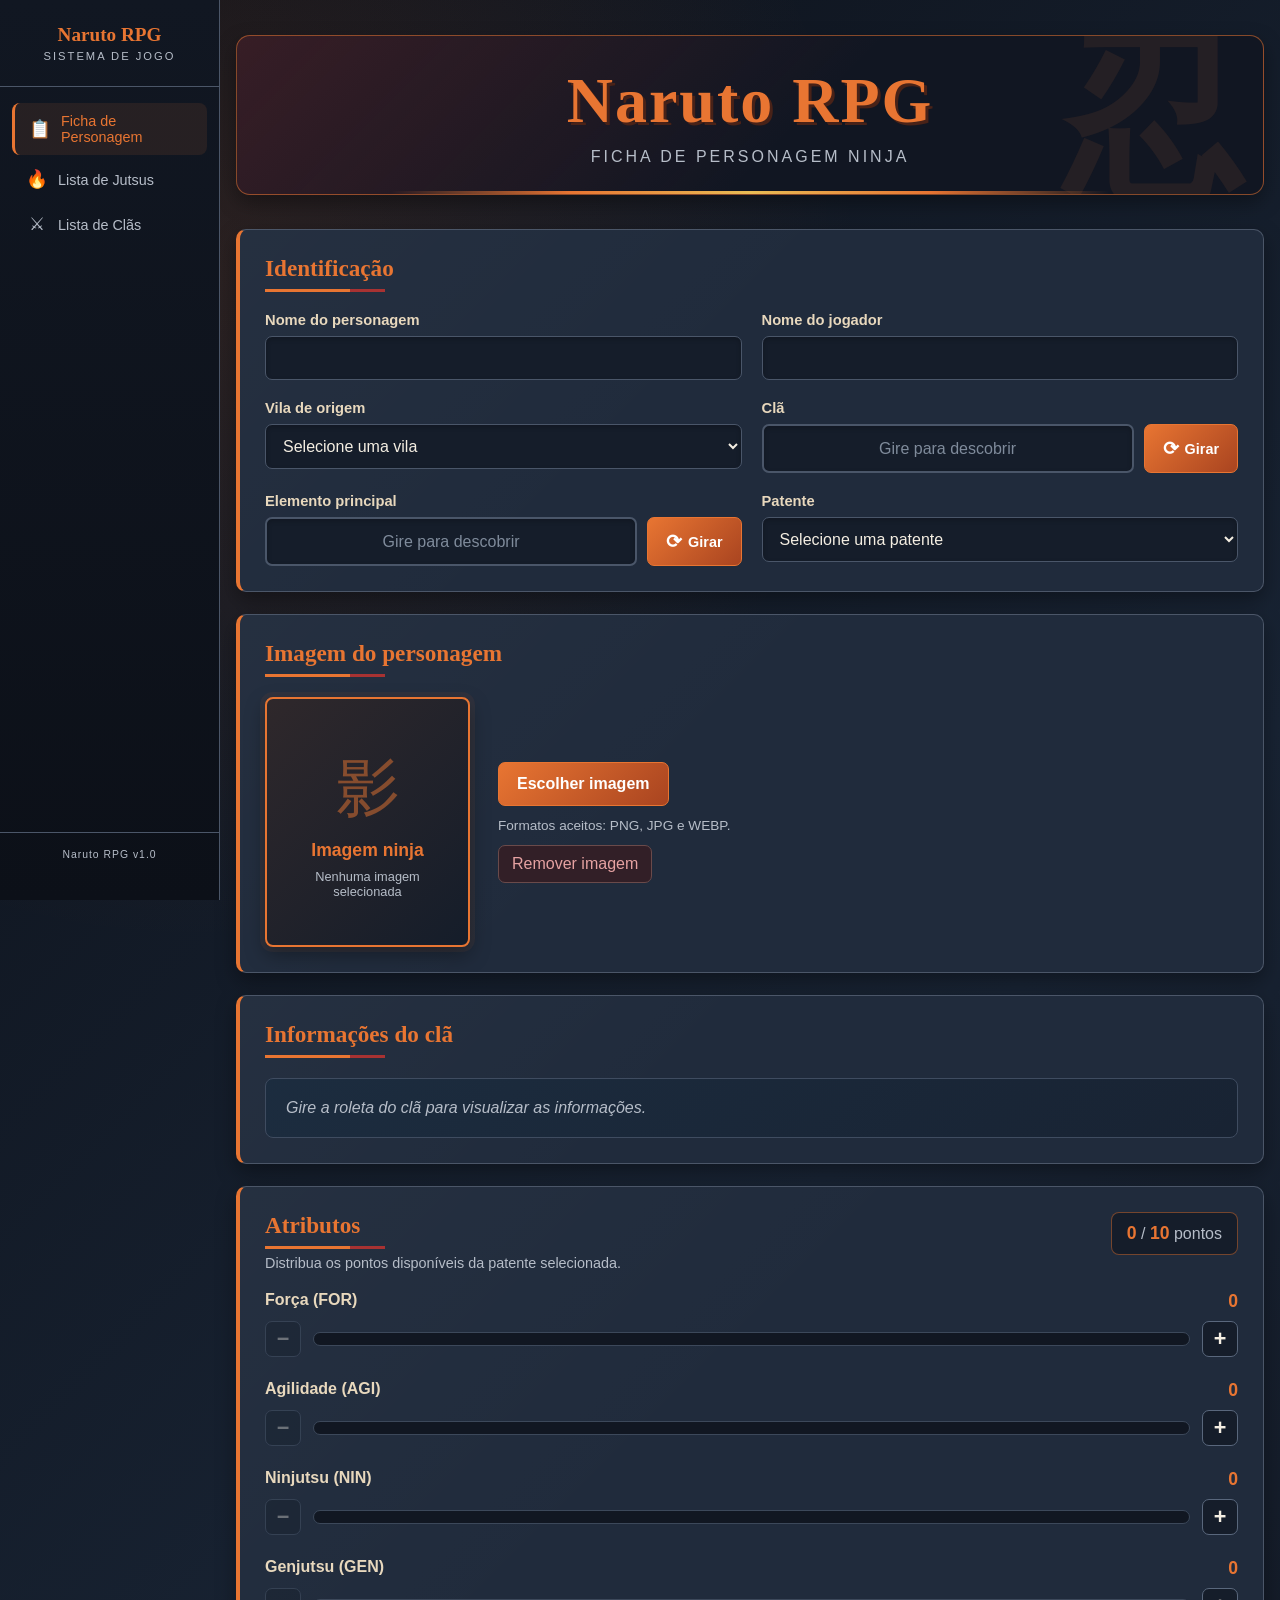
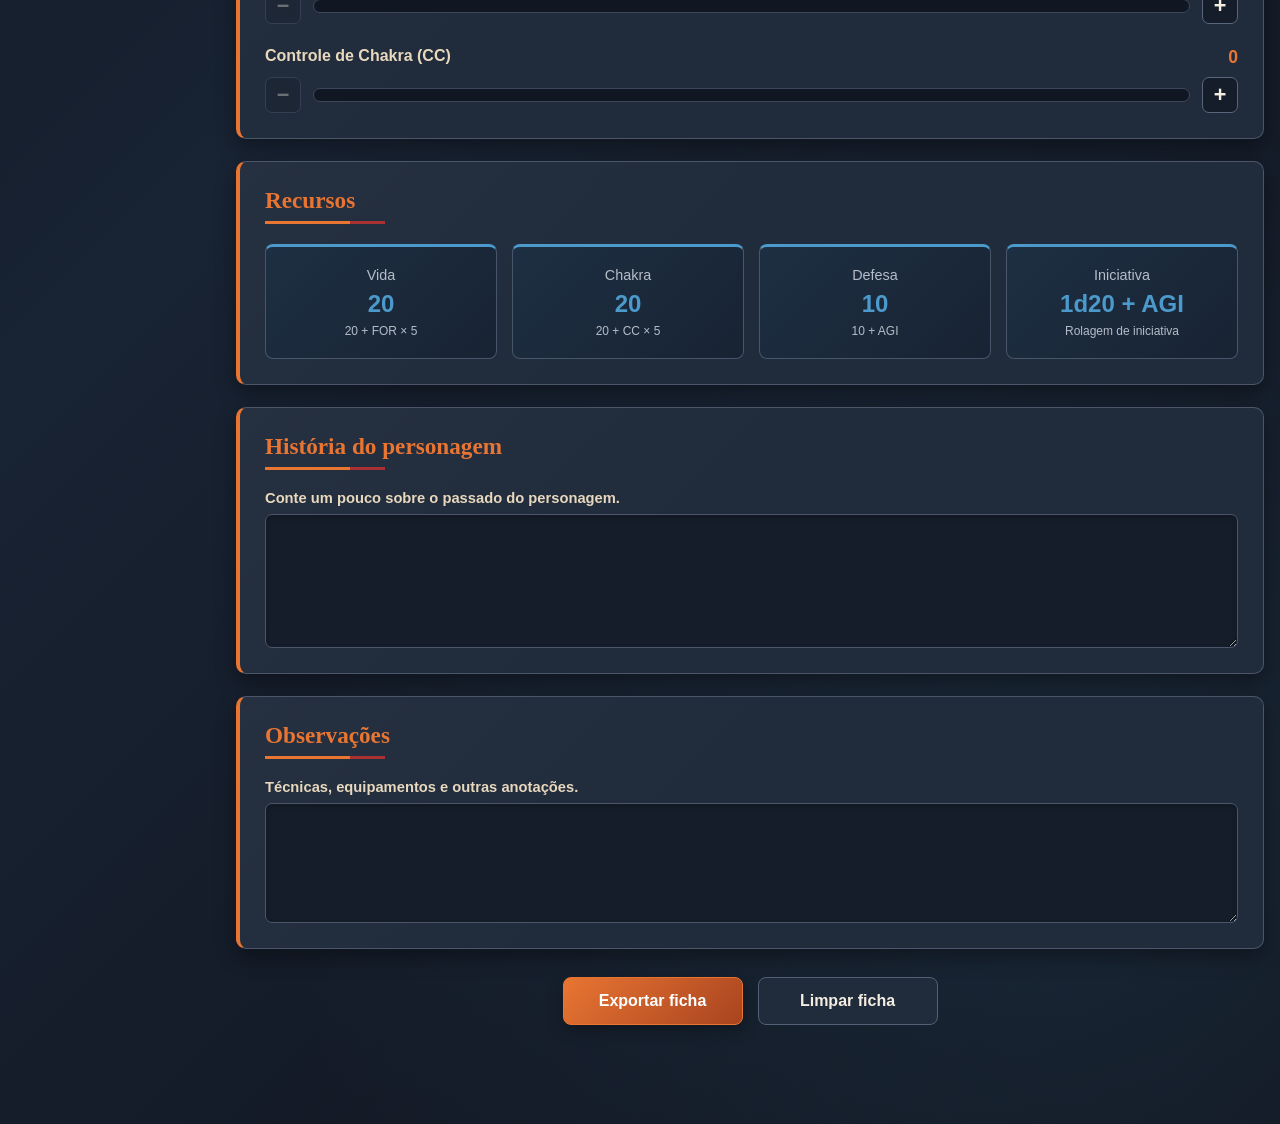
==== index.html @ b1b4352f "Add files via upload" ====
<!DOCTYPE html>
<html lang="pt-BR">
<head>
  <meta charset="UTF-8">
  <meta name="viewport" content="width=device-width, initial-scale=1.0">

  <title>Naruto RPG - Ficha de Personagem</title>

  <link rel="stylesheet" href="style.css">
</head>

<body>
  <div class="app-layout">
    <aside class="sidebar">
      <div class="sidebar-logo">
        <h2>Naruto RPG</h2>
        <p>Sistema de Jogo</p>
      </div>
      <nav class="sidebar-nav">
        <a href="index.html" class="active">
          <span class="nav-icon">&#x1F4CB;</span> Ficha de Personagem
        </a>
        <a href="jutsus.html">
          <span class="nav-icon">&#x1F525;</span> Lista de Jutsus
        </a>
        <a href="clans.html">
          <span class="nav-icon">&#x2694;</span> Lista de Clãs
        </a>
      </nav>
      <div class="sidebar-footer">
        Naruto RPG v1.0
      </div>
    </aside>

    <div class="main-content">
      <main class="container">

        <header class="page-header">
          <h1>Naruto RPG</h1>
          <p>Ficha de personagem ninja</p>
        </header>

    <form id="character-form">

      <section class="card">
        <h2>Identificação</h2>

        <div class="form-grid">

          <div class="form-group">
            <label for="character-name">Nome do personagem</label>
            <input
              type="text"
              id="character-name"
              required
            >
          </div>

          <div class="form-group">
            <label for="player-name">Nome do jogador</label>
            <input
              type="text"
              id="player-name"
              required
            >
          </div>

          <div class="form-group">
            <label for="village">Vila de origem</label>
            <select id="village" required>
              <option value="">Selecione uma vila</option>
              <option value="Konoha">Konohagakure</option>
              <option value="Kazesuna">Sunagakure</option>
              <option value="Kiri">Kirigakure</option>
              <option value="Kumo">Kumogakure</option>
              <option value="Iwa">Iwagakure</option>
            </select>
          </div>

          <div class="form-group">
            <label>Clã</label>
            <div class="roulette-container">
              <div id="clan-display" class="roulette-display">
                <span class="roulette-placeholder">Gire para descobrir</span>
              </div>
              <input type="hidden" id="clan" required>
              <button type="button" id="spin-clan" class="spin-button">
                <span class="spin-icon">&#x27F3;</span> Girar
              </button>
            </div>
          </div>

          <div class="form-group">
            <label>Elemento principal</label>
            <div class="roulette-container">
              <div id="element-display" class="roulette-display">
                <span class="roulette-placeholder">Gire para descobrir</span>
              </div>
              <input type="hidden" id="element" required>
              <button type="button" id="spin-element" class="spin-button">
                <span class="spin-icon">&#x27F3;</span> Girar
              </button>
            </div>
          </div>

          <div id="kekkei-section" class="form-group hidden">
            <label>Elemento secundário</label>
            <div class="roulette-container">
              <div id="element2-display" class="roulette-display">
                <span class="roulette-placeholder">Gire para descobrir</span>
              </div>
              <input type="hidden" id="element2" name="element2">
              <button type="button" id="spin-element2" class="spin-button">
                <span class="spin-icon">&#x27F3;</span> Girar
              </button>
            </div>
            <div id="kekkei-result" class="kekkei-result hidden">
              <strong>Kekkei Genkai:</strong> <span id="kekkei-name"></span>
            </div>
          </div>

          <div class="form-group">
            <label for="rank">Patente</label>
            <select id="rank" required>
              <option value="">Selecione uma patente</option>
              <option value="Genin">Genin</option>
              <option value="Chūnin">Chūnin</option>
              <option value="Jōnin">Jōnin</option>
            </select>
          </div>

        </div>
      </section>

      <section class="card">
        <h2>Imagem do personagem</h2>

        <div class="image-upload">

          <div class="image-preview-container">
            <img
              id="character-image-preview"
              class="character-image-preview hidden"
              alt="Imagem do personagem"
            >

            <div id="image-placeholder" class="image-placeholder">
              <span>Imagem ninja</span>
              <small>Nenhuma imagem selecionada</small>
            </div>
          </div>

          <div class="image-controls">
            <label for="character-image" class="upload-label">
              Escolher imagem
            </label>

            <input
              type="file"
              id="character-image"
              accept="image/png, image/jpeg, image/webp"
            >

            <p class="upload-help">
              Formatos aceitos: PNG, JPG e WEBP.
            </p>

            <button
              type="button"
              id="remove-image-button"
              class="small-button"
            >
              Remover imagem
            </button>
          </div>

        </div>
      </section>

      <section class="card">
        <h2>Informações do clã</h2>

        <div id="clan-info" class="clan-info empty">
          Gire a roleta do clã para visualizar as informações.
        </div>
      </section>

      <section class="card">

        <div class="section-heading">
          <div>
            <h2>Atributos</h2>
            <p>Distribua os pontos disponíveis da patente selecionada.</p>
          </div>

          <div class="points-counter">
            <span id="points-used">0</span>
            <span>/ <span id="points-total">10</span> pontos</span>
          </div>
        </div>

        <div class="attributes-list">

          <div class="attribute-row">
            <div class="attribute-header">
              <label>Força (FOR)</label>
              <span id="FOR-value">0</span>
            </div>

            <div class="attribute-controls">
              <button type="button" class="attribute-button decrease" data-attribute="FOR">−</button>

              <div class="attribute-bar">
                <div id="FOR-bar" class="attribute-bar-fill"></div>
              </div>

              <button type="button" class="attribute-button increase" data-attribute="FOR">+</button>
            </div>
          </div>

          <div class="attribute-row">
            <div class="attribute-header">
              <label>Agilidade (AGI)</label>
              <span id="AGI-value">0</span>
            </div>

            <div class="attribute-controls">
              <button type="button" class="attribute-button decrease" data-attribute="AGI">−</button>

              <div class="attribute-bar">
                <div id="AGI-bar" class="attribute-bar-fill"></div>
              </div>

              <button type="button" class="attribute-button increase" data-attribute="AGI">+</button>
            </div>
          </div>

          <div class="attribute-row">
            <div class="attribute-header">
              <label>Ninjutsu (NIN)</label>
              <span id="NIN-value">0</span>
            </div>

            <div class="attribute-controls">
              <button type="button" class="attribute-button decrease" data-attribute="NIN">−</button>

              <div class="attribute-bar">
                <div id="NIN-bar" class="attribute-bar-fill"></div>
              </div>

              <button type="button" class="attribute-button increase" data-attribute="NIN">+</button>
            </div>
          </div>

          <div class="attribute-row">
            <div class="attribute-header">
              <label>Genjutsu (GEN)</label>
              <span id="GEN-value">0</span>
            </div>

            <div class="attribute-controls">
              <button type="button" class="attribute-button decrease" data-attribute="GEN">−</button>

              <div class="attribute-bar">
                <div id="GEN-bar" class="attribute-bar-fill"></div>
              </div>

              <button type="button" class="attribute-button increase" data-attribute="GEN">+</button>
            </div>
          </div>

          <div class="attribute-row">
            <div class="attribute-header">
              <label>Controle de Chakra (CC)</label>
              <span id="CC-value">0</span>
            </div>

            <div class="attribute-controls">
              <button type="button" class="attribute-button decrease" data-attribute="CC">−</button>

              <div class="attribute-bar">
                <div id="CC-bar" class="attribute-bar-fill"></div>
              </div>

              <button type="button" class="attribute-button increase" data-attribute="CC">+</button>
            </div>
          </div>

        </div>
      </section>

      <section class="card">
        <h2>Recursos</h2>

        <div class="resources-grid">

          <div class="resource-box">
            <span class="resource-label">Vida</span>
            <strong id="health-value">20</strong>
            <small>20 + FOR × 5</small>
          </div>

          <div class="resource-box">
            <span class="resource-label">Chakra</span>
            <strong id="chakra-value">20</strong>
            <small>20 + CC × 5</small>
          </div>

          <div class="resource-box">
            <span class="resource-label">Defesa</span>
            <strong id="defense-value">10</strong>
            <small>10 + AGI</small>
          </div>

          <div class="resource-box">
            <span class="resource-label">Iniciativa</span>
            <strong>1d20 + AGI</strong>
            <small>Rolagem de iniciativa</small>
          </div>

        </div>
      </section>

      <section class="card">
        <h2>História do personagem</h2>

        <div class="form-group">
          <label for="background">
            Conte um pouco sobre o passado do personagem.
          </label>

          <textarea
            id="background"
            rows="6"
          ></textarea>
        </div>
      </section>

      <section class="card">
        <h2>Observações</h2>

        <div class="form-group">
          <label for="notes">
            Técnicas, equipamentos e outras anotações.
          </label>

          <textarea
            id="notes"
            rows="4"
          ></textarea>
        </div>
      </section>

      <div class="form-actions">
        <button type="submit" class="primary-button">
          Exportar ficha
        </button>

        <button type="button" id="reset-button" class="secondary-button">
          Limpar ficha
        </button>
      </div>

      <p id="form-message" class="form-message" role="status"></p>

    </form>
      </main>
    </div>
  </div>

  <script src="script.js"></script>
</body>
</html>
---- style.css ----
:root {
  --bg-dark: #0d111a;
  --bg-blue: #182333;
  --panel: #202b3c;
  --panel-light: #2a374b;
  --border: #4b5668;

  --orange: #e87532;
  --orange-dark: #a94420;
  --red: #a83232;
  --blue: #4b9acb;
  --yellow: #e9bd55;

  --text: #f4eee2;
  --muted: #b6bdc8;

  --radius: 10px;
  --shadow: 0 8px 20px rgba(0, 0, 0, 0.35);
}

* {
  box-sizing: border-box;
}

html {
  scroll-behavior: smooth;
}

body {
  min-height: 100vh;
  margin: 0;
  color: var(--text);
  font-family: "Trebuchet MS", Arial, Helvetica, sans-serif;

  background:
    radial-gradient(circle at 15% 10%, rgba(232, 117, 50, 0.13), transparent 25%),
    radial-gradient(circle at 85% 90%, rgba(75, 154, 203, 0.12), transparent 30%),
    linear-gradient(135deg, #0c1018, #182333 50%, #10131c);
}

body::before {
  content: "";
  position: fixed;
  inset: 0;
  pointer-events: none;
  opacity: 0.12;
  background-image:
    linear-gradient(45deg, rgba(255, 255, 255, 0.04) 25%, transparent 25%),
    linear-gradient(-45deg, rgba(255, 255, 255, 0.04) 25%, transparent 25%);
  background-size: 8px 8px;
  z-index: -1;
}

button,
input,
select,
textarea {
  font: inherit;
}

button:disabled {
  cursor: not-allowed;
  opacity: 0.35;
}

button {
  transition:
    background 0.2s ease,
    border-color 0.2s ease,
    color 0.2s ease,
    transform 0.2s ease;
}

button:not(:disabled):active {
  transform: translateY(1px);
}

.app-layout {
  display: flex;
  min-height: 100vh;
}

.sidebar {
  position: fixed;
  top: 0;
  left: 0;
  width: 220px;
  height: 100vh;
  background: linear-gradient(180deg, #111722, #0c1018);
  border-right: 1px solid var(--border);
  padding: 24px 0;
  display: flex;
  flex-direction: column;
  z-index: 100;
}

.sidebar-logo {
  text-align: center;
  padding: 0 16px 24px;
  border-bottom: 1px solid var(--border);
  margin-bottom: 16px;
}

.sidebar-logo h2 {
  margin: 0;
  font-size: 1.2rem;
  color: var(--orange);
  font-family: Georgia, "Times New Roman", serif;
}

.sidebar-logo p {
  margin: 4px 0 0;
  font-size: 0.7rem;
  color: var(--muted);
  text-transform: uppercase;
  letter-spacing: 2px;
}

.sidebar-nav {
  display: flex;
  flex-direction: column;
  gap: 4px;
  padding: 0 12px;
}

.sidebar-nav a {
  display: flex;
  align-items: center;
  gap: 10px;
  padding: 10px 14px;
  border-radius: 8px;
  color: var(--muted);
  text-decoration: none;
  font-size: 0.9rem;
  font-weight: 500;
  transition: all 0.2s ease;
}

.sidebar-nav a:hover {
  color: var(--text);
  background: rgba(255, 255, 255, 0.05);
}

.sidebar-nav a.active {
  color: var(--orange);
  background: rgba(232, 117, 50, 0.1);
  border-left: 3px solid var(--orange);
}

.sidebar-nav a .nav-icon {
  font-size: 1.1rem;
  width: 22px;
  text-align: center;
}

.sidebar-footer {
  margin-top: auto;
  padding: 16px;
  border-top: 1px solid var(--border);
  text-align: center;
  font-size: 0.65rem;
  color: var(--muted);
  letter-spacing: 1px;
}

.main-content {
  margin-left: 220px;
  flex: 1;
}

.container {
  width: min(100% - 32px, 1050px);
  margin: 0 auto;
  padding: 35px 0 60px;
}

/* Cabeçalho */

.page-header {
  position: relative;
  margin-bottom: 34px;
  padding: 28px 24px;
  overflow: hidden;
  border: 1px solid rgba(232, 117, 50, 0.55);
  border-radius: 14px;
  background:
    linear-gradient(135deg, rgba(168, 50, 50, 0.25), transparent 55%),
    rgba(17, 23, 34, 0.94);
  box-shadow: var(--shadow);
  text-align: center;
}

.page-header::before {
  content: "忍";
  position: absolute;
  top: -38px;
  right: 20px;
  color: rgba(232, 117, 50, 0.09);
  font-family: serif;
  font-size: 180px;
  font-weight: bold;
  pointer-events: none;
}

.page-header::after {
  content: "";
  position: absolute;
  bottom: 0;
  left: 15%;
  width: 70%;
  height: 3px;
  background: linear-gradient(
    90deg,
    transparent,
    var(--orange),
    var(--yellow),
    var(--orange),
    transparent
  );
}

.page-header h1 {
  position: relative;
  z-index: 1;
  margin: 0;
  color: var(--orange);
  font-family: Georgia, "Times New Roman", serif;
  font-size: clamp(2.2rem, 6vw, 4rem);
  letter-spacing: 2px;
  text-shadow: 3px 3px 0 #482218;
}

.page-header p {
  position: relative;
  z-index: 1;
  margin: 10px 0 0;
  color: var(--muted);
  font-size: 1rem;
  letter-spacing: 3px;
  text-transform: uppercase;
}

/* Cartões */

.card {
  position: relative;
  margin-bottom: 22px;
  padding: 25px;
  overflow: hidden;
  border: 1px solid var(--border);
  border-left: 4px solid var(--orange);
  border-radius: var(--radius);
  background:
    linear-gradient(135deg, rgba(255, 255, 255, 0.025), transparent 45%),
    var(--panel);
  box-shadow: var(--shadow);
}

.card h2 {
  position: relative;
  margin: 0 0 20px;
  padding-bottom: 10px;
  color: var(--orange);
  font-family: Georgia, "Times New Roman", serif;
  font-size: 1.45rem;
}

.card h2::after {
  content: "";
  position: absolute;
  bottom: 0;
  left: 0;
  width: 85px;
  height: 3px;
  background: var(--orange);
  box-shadow: 35px 0 0 var(--red);
}

.section-heading {
  display: flex;
  align-items: flex-start;
  justify-content: space-between;
  gap: 18px;
  margin-bottom: 20px;
}

.section-heading h2 {
  margin-bottom: 6px;
}

.section-heading p {
  margin: 0;
  color: var(--muted);
  font-size: 0.9rem;
}

/* Formulários */

.form-grid {
  display: grid;
  grid-template-columns: repeat(2, minmax(0, 1fr));
  gap: 20px;
}

.form-group {
  display: flex;
  flex-direction: column;
  gap: 8px;
}

.form-group label {
  color: #e8d8bd;
  font-size: 0.92rem;
  font-weight: bold;
}

input,
select,
textarea {
  width: 100%;
  border: 1px solid #4a5669;
  border-radius: 7px;
  padding: 12px 13px;
  outline: none;
  color: var(--text);
  background: #151d2a;
  box-shadow: inset 0 2px 5px rgba(0, 0, 0, 0.2);
}

input:focus,
select:focus,
textarea:focus {
  border-color: var(--orange);
  background: #1b2637;
  box-shadow:
    0 0 0 3px rgba(232, 117, 50, 0.14),
    inset 0 2px 5px rgba(0, 0, 0, 0.2);
}

textarea {
  min-height: 120px;
  resize: vertical;
}

/* Roleta */

.roulette-container {
  display: flex;
  gap: 10px;
  align-items: stretch;
}

.roulette-display {
  flex: 1;
  display: flex;
  align-items: center;
  justify-content: center;
  min-height: 48px;
  padding: 12px 14px;
  border: 2px solid #4a5669;
  border-radius: 7px;
  background: #151d2a;
  box-shadow: inset 0 2px 5px rgba(0, 0, 0, 0.2);
  color: var(--orange);
  font-weight: bold;
  font-size: 1rem;
  text-align: center;
  transition: all 0.3s ease;
}

.roulette-display.spinning {
  border-color: var(--yellow);
  box-shadow: 0 0 15px rgba(233, 189, 85, 0.3);
}

.roulette-display.result {
  border-color: var(--orange);
  background: linear-gradient(135deg, rgba(232, 117, 50, 0.1), #151d2a);
}

.roulette-placeholder {
  color: #7f8b9b;
  font-weight: normal;
}

.spin-button {
  display: inline-flex;
  align-items: center;
  gap: 6px;
  padding: 12px 18px;
  border: 1px solid var(--orange);
  border-radius: 7px;
  background: linear-gradient(135deg, var(--orange), var(--orange-dark));
  color: white;
  font-weight: bold;
  font-size: 0.9rem;
  cursor: pointer;
  white-space: nowrap;
  transition: all 0.2s ease;
}

.spin-button:hover {
  background: linear-gradient(135deg, #f18b48, var(--orange));
  transform: translateY(-1px);
  box-shadow: 0 4px 12px rgba(232, 117, 50, 0.4);
}

.spin-button:active {
  transform: translateY(0);
}

.spin-button:disabled {
  opacity: 0.5;
  cursor: not-allowed;
  transform: none;
  box-shadow: none;
}

.spin-icon {
  display: inline-block;
  font-size: 1.2rem;
  transition: transform 0.3s ease;
}

.spin-button:active .spin-icon {
  transform: rotate(180deg);
}

@keyframes spinCycle {
  0% { transform: translateY(0); opacity: 1; }
  25% { transform: translateY(-8px); opacity: 0.5; }
  50% { transform: translateY(0); opacity: 1; }
  75% { transform: translateY(8px); opacity: 0.5; }
  100% { transform: translateY(0); opacity: 1; }
}

.roulette-display.spinning .roulette-text {
  animation: spinCycle 0.15s linear infinite;
}

.kekkei-description {
  color: var(--muted);
  font-size: 0.9rem;
  margin-bottom: 16px;
  line-height: 1.5;
}

.kekkei-result {
  margin-top: 16px;
  padding: 12px 16px;
  background: rgba(232, 117, 50, 0.15);
  border-left: 4px solid var(--orange);
  border-radius: 8px;
  font-size: 15px;
  color: var(--orange);
}

.kekkei-result strong {
  color: var(--orange);
}

.kekkei-result span {
  font-weight: 700;
  color: var(--yellow);
}

.hidden {
  display: none !important;
}

/* Imagem */

.image-upload {
  display: flex;
  align-items: center;
  gap: 28px;
}

.image-preview-container {
  display: flex;
  align-items: center;
  justify-content: center;
  width: 205px;
  height: 250px;
  flex-shrink: 0;
  overflow: hidden;
  border: 2px solid var(--orange);
  border-radius: 8px;
  background:
    linear-gradient(135deg, rgba(232, 117, 50, 0.12), transparent),
    #151d2a;
  box-shadow:
    0 0 0 5px rgba(232, 117, 50, 0.06),
    var(--shadow);
}

.character-image-preview {
  display: block;
  width: 100%;
  height: 100%;
  object-fit: cover;
}

.image-placeholder {
  display: flex;
  flex-direction: column;
  align-items: center;
  justify-content: center;
  gap: 8px;
  padding: 20px;
  color: var(--muted);
  text-align: center;
}

.image-placeholder::before {
  content: "影";
  color: rgba(232, 117, 50, 0.5);
  font-family: Georgia, serif;
  font-size: 4rem;
}

.image-placeholder span {
  color: var(--orange);
  font-size: 1.1rem;
  font-weight: bold;
}

.image-placeholder small {
  font-size: 0.8rem;
}

.image-controls {
  display: flex;
  flex-direction: column;
  align-items: flex-start;
  gap: 12px;
}

.upload-label {
  display: inline-flex;
  align-items: center;
  justify-content: center;
  padding: 12px 18px;
  border: 1px solid var(--orange);
  border-radius: 7px;
  background: linear-gradient(135deg, var(--orange), var(--orange-dark));
  color: white;
  font-weight: bold;
  cursor: pointer;
}

.upload-label:hover {
  background: linear-gradient(135deg, #f18b48, var(--orange));
}

#character-image {
  display: none;
}

.upload-help {
  margin: 0;
  color: var(--muted);
  font-size: 0.85rem;
}

.small-button {
  padding: 9px 13px;
  border: 1px solid #6a4a4a;
  border-radius: 7px;
  background: #321f27;
  color: #e6a2a2;
  cursor: pointer;
}

.small-button:hover {
  border-color: var(--red);
  background: #51252d;
  color: white;
}

/* Informações do clã */

.clan-info {
  padding: 20px;
  border: 1px solid #3f4c60;
  border-radius: 8px;
  background:
    linear-gradient(135deg, rgba(75, 154, 203, 0.08), transparent),
    #182333;
}

.clan-info.empty {
  color: var(--muted);
  font-style: italic;
}

.clan-info h3 {
  margin: 0 0 12px;
  color: var(--orange);
  font-family: Georgia, serif;
  font-size: 1.35rem;
}

.clan-info p {
  margin: 0 0 12px;
  color: #d7dce4;
}

.clan-info p:last-child {
  margin-bottom: 0;
}

.clan-info strong {
  color: var(--yellow);
}

/* Atributos */

.points-counter {
  padding: 10px 15px;
  border: 1px solid rgba(232, 117, 50, 0.45);
  border-radius: 8px;
  background: #151d2a;
  color: var(--muted);
  white-space: nowrap;
}

.points-counter span:first-child {
  color: var(--orange);
  font-size: 1.1rem;
  font-weight: bold;
}

.attributes-list {
  display: flex;
  flex-direction: column;
  gap: 23px;
}

.attribute-row {
  display: flex;
  flex-direction: column;
  gap: 9px;
}

.attribute-header {
  display: flex;
  justify-content: space-between;
  gap: 12px;
  color: #e8d8bd;
  font-weight: bold;
}

.attribute-header span {
  color: var(--orange);
  font-size: 1.1rem;
}

.attribute-controls {
  display: flex;
  align-items: center;
  gap: 12px;
}

.attribute-button {
  display: flex;
  align-items: center;
  justify-content: center;
  width: 36px;
  height: 36px;
  flex-shrink: 0;
  border: 1px solid #59677c;
  border-radius: 7px;
  background: #151d2a;
  color: var(--text);
  font-size: 1.35rem;
  font-weight: bold;
  cursor: pointer;
}

.attribute-button:hover:not(:disabled) {
  border-color: var(--orange);
  background: #382a28;
  color: var(--orange);
}

.attribute-bar {
  position: relative;
  flex: 1;
  height: 14px;
  overflow: hidden;
  border: 1px solid #3c485a;
  border-radius: 999px;
  background: #111722;
}

.attribute-bar-fill {
  width: 0%;
  height: 100%;
  border-radius: inherit;
  background: linear-gradient(
    90deg,
    var(--orange-dark),
    var(--orange),
    var(--yellow)
  );
  box-shadow: 0 0 10px rgba(232, 117, 50, 0.35);
  transition: width 0.2s ease;
}

/* Recursos */

.resources-grid {
  display: grid;
  grid-template-columns: repeat(4, minmax(0, 1fr));
  gap: 15px;
}

.resource-box {
  position: relative;
  padding: 20px 12px;
  overflow: hidden;
  border: 1px solid #48566b;
  border-top: 3px solid var(--blue);
  border-radius: 8px;
  background:
    linear-gradient(135deg, rgba(75, 154, 203, 0.1), transparent),
    #182333;
  text-align: center;
}

.resource-label {
  display: block;
  margin-bottom: 7px;
  color: var(--muted);
  font-size: 0.9rem;
}

.resource-box strong {
  display: block;
  color: var(--blue);
  font-size: 1.5rem;
}

.resource-box small {
  display: block;
  margin-top: 6px;
  color: var(--muted);
  font-size: 0.75rem;
}

/* Botões */

.form-actions {
  display: flex;
  justify-content: center;
  gap: 15px;
  margin-top: 28px;
}

.primary-button,
.secondary-button {
  min-width: 180px;
  padding: 14px 24px;
  border-radius: 8px;
  font-weight: bold;
  cursor: pointer;
}

.primary-button {
  border: 1px solid var(--orange);
  background: linear-gradient(135deg, var(--orange), var(--orange-dark));
  color: white;
  box-shadow: 0 5px 15px rgba(0, 0, 0, 0.3);
}

.primary-button:hover {
  border-color: var(--yellow);
  background: linear-gradient(135deg, #f18b48, var(--orange));
}

.secondary-button {
  border: 1px solid #536177;
  background: #202b3c;
  color: var(--text);
}

.secondary-button:hover {
  border-color: var(--orange);
  background: #2e3b50;
}

.form-message {
  min-height: 24px;
  margin: 15px 0 0;
  color: var(--yellow);
  text-align: center;
}

/* Responsividade */

@media (max-width: 800px) {
  .resources-grid {
    grid-template-columns: repeat(2, minmax(0, 1fr));
  }
}

@media (max-width: 700px) {
  .sidebar {
    position: relative;
    width: 100%;
    height: auto;
    flex-direction: row;
    padding: 12px;
    overflow-x: auto;
  }

  .sidebar-logo {
    display: none;
  }

  .sidebar-nav {
    flex-direction: row;
    width: 100%;
    padding: 0;
    gap: 4px;
  }

  .sidebar-nav a {
    padding: 8px 12px;
    font-size: 0.8rem;
    white-space: nowrap;
  }

  .sidebar-nav a.active {
    border-left: none;
    border-bottom: 3px solid var(--orange);
  }

  .sidebar-footer {
    display: none;
  }

  .main-content {
    margin-left: 0;
  }

  .container {
    width: min(100% - 20px, 1050px);
    padding-top: 20px;
  }

  .page-header {
    padding: 24px 15px;
  }

  .card {
    padding: 19px;
  }

  .form-grid {
    grid-template-columns: 1fr;
  }

  .section-heading {
    flex-direction: column;
  }

  .image-upload {
    flex-direction: column;
    align-items: stretch;
  }

  .image-preview-container {
    width: 100%;
    max-width: 270px;
    height: 320px;
    margin: 0 auto;
  }

  .image-controls {
    align-items: stretch;
  }

  .upload-label {
    width: 100%;
  }

  .form-actions {
    flex-direction: column;
  }

  .primary-button,
  .secondary-button {
    width: 100%;
  }
}

@media (max-width: 430px) {
  .resources-grid {
    grid-template-columns: 1fr;
  }

  .attribute-controls {
    gap: 8px;
  }

  .attribute-button {
    width: 32px;
    height: 32px;
  }
}

/* Página de Jutsus */

.jutsu-filters {
  display: flex;
  flex-direction: column;
  gap: 12px;
}

.jutsu-filters label {
  color: var(--muted);
  font-size: 0.9rem;
}

.filter-buttons {
  display: flex;
  flex-wrap: wrap;
  gap: 8px;
}

.filter-btn {
  padding: 6px 14px;
  border: 1px solid var(--border);
  border-radius: 20px;
  background: transparent;
  color: var(--muted);
  font-size: 0.85rem;
  cursor: pointer;
  transition: all 0.2s ease;
}

.filter-btn:hover {
  border-color: var(--orange);
  color: var(--text);
}

.filter-btn.active {
  border-color: var(--orange);
  background: rgba(232, 117, 50, 0.15);
  color: var(--orange);
}

.jutsu-list {
  display: flex;
  flex-direction: column;
  gap: 14px;
}

.jutsu-card {
  background: var(--panel);
  border: 1px solid var(--border);
  border-left: 4px solid var(--orange);
  border-radius: var(--radius);
  padding: 20px;
  transition: all 0.2s ease;
}

.jutsu-card:hover {
  border-color: var(--orange);
  box-shadow: 0 4px 15px rgba(0, 0, 0, 0.3);
}

.jutsu-header {
  display: flex;
  justify-content: space-between;
  align-items: flex-start;
  margin-bottom: 14px;
}

.jutsu-name {
  display: flex;
  flex-direction: column;
  gap: 4px;
}

.jutsu-element-badge {
  display: inline-flex;
  align-items: center;
  gap: 4px;
  padding: 3px 10px;
  border-radius: 12px;
  font-size: 0.7rem;
  font-weight: 600;
  color: white;
  width: fit-content;
  text-transform: uppercase;
  letter-spacing: 0.5px;
}

.jutsu-name h3 {
  margin: 0;
  font-size: 1.1rem;
  color: var(--text);
}

.jutsu-name-en {
  font-size: 0.8rem;
  color: var(--muted);
  font-style: italic;
}

.jutsu-rank {
  font-size: 1.4rem;
  font-weight: 800;
  font-family: Georgia, "Times New Roman", serif;
}

.jutsu-stats {
  display: grid;
  grid-template-columns: repeat(4, 1fr);
  gap: 12px;
  margin-bottom: 14px;
}

.jutsu-stat {
  text-align: center;
  padding: 10px 8px;
  background: rgba(0, 0, 0, 0.2);
  border-radius: 8px;
}

.stat-label {
  display: block;
  font-size: 0.7rem;
  color: var(--muted);
  text-transform: uppercase;
  letter-spacing: 1px;
  margin-bottom: 4px;
}

.stat-value {
  display: block;
  font-size: 1.1rem;
  font-weight: 700;
  color: var(--text);
}

.stat-value.damage {
  color: #e85d32;
}

.stat-value.chakra {
  color: var(--blue);
}

.stat-value.learn {
  color: var(--yellow);
  font-size: 0.95rem;
}

.jutsu-description {
  margin: 0;
  font-size: 0.9rem;
  line-height: 1.6;
  color: var(--muted);
}

.jutsu-empty {
  text-align: center;
  padding: 40px;
  color: var(--muted);
  font-size: 1rem;
}

.tabs-container {
  margin-bottom: 20px;
}

.tabs {
  display: flex;
  gap: 4px;
  background: var(--panel);
  padding: 4px;
  border-radius: 10px;
  border: 1px solid var(--border);
}

.tab-btn {
  flex: 1;
  padding: 10px 16px;
  border: none;
  border-radius: 8px;
  background: transparent;
  color: var(--muted);
  font-size: 0.9rem;
  font-weight: 600;
  cursor: pointer;
  transition: all 0.2s ease;
}

.tab-btn:hover {
  color: var(--text);
}

.tab-btn.active {
  background: rgba(232, 117, 50, 0.15);
  color: var(--orange);
}

.tab-content {
  display: none;
}

.tab-content.active {
  display: block;
}

.jutsu-badges {
  display: flex;
  gap: 8px;
  align-items: center;
}

.jutsu-type-badge {
  display: inline-block;
  padding: 3px 10px;
  border-radius: 12px;
  font-size: 0.7rem;
  font-weight: 600;
  color: white;
  text-transform: uppercase;
  letter-spacing: 0.5px;
}

.jutsu-clan-badge {
  display: inline-block;
  padding: 3px 10px;
  border-radius: 12px;
  font-size: 0.7rem;
  font-weight: 600;
  color: white;
  text-transform: uppercase;
  letter-spacing: 0.5px;
}

.stat-value.clan-learn {
  color: var(--yellow);
  font-size: 0.85rem;
}

.clan-filter-btn {
  padding: 6px 14px;
  border: 1px solid var(--border);
  border-radius: 20px;
  background: transparent;
  color: var(--muted);
  font-size: 0.85rem;
  cursor: pointer;
  transition: all 0.2s ease;
}

.clan-filter-btn:hover {
  border-color: var(--orange);
  color: var(--text);
}

.clan-filter-btn.active {
  border-color: var(--orange);
  background: rgba(232, 117, 50, 0.15);
  color: var(--orange);
}

.clan-list-filter-btn {
  padding: 6px 14px;
  border: 1px solid var(--border);
  border-radius: 20px;
  background: transparent;
  color: var(--muted);
  font-size: 0.85rem;
  cursor: pointer;
  transition: all 0.2s ease;
}

.clan-list-filter-btn:hover {
  border-color: var(--orange);
  color: var(--text);
}

.clan-list-filter-btn.active {
  border-color: var(--orange);
  background: rgba(232, 117, 50, 0.15);
  color: var(--orange);
}

.clan-list {
  display: flex;
  flex-direction: column;
  gap: 14px;
}

.clan-card {
  background: var(--panel);
  border: 1px solid var(--border);
  border-left: 4px solid var(--orange);
  border-radius: var(--radius);
  padding: 20px;
  transition: all 0.2s ease;
}

.clan-card:hover {
  border-color: var(--orange);
  box-shadow: 0 4px 15px rgba(0, 0, 0, 0.3);
}

.clan-card-header {
  display: flex;
  justify-content: space-between;
  align-items: center;
  margin-bottom: 12px;
}

.clan-card-name {
  font-size: 1.2rem;
  font-weight: 700;
  font-family: Georgia, "Times New Roman", serif;
}

.clan-card-village {
  font-size: 0.8rem;
  color: var(--muted);
  background: rgba(255, 255, 255, 0.06);
  padding: 4px 10px;
  border-radius: 12px;
}

.clan-card-description {
  margin: 0 0 14px;
  font-size: 0.9rem;
  line-height: 1.6;
  color: var(--muted);
}

.clan-card-passive {
  padding: 10px 14px;
  background: rgba(232, 117, 50, 0.08);
  border-radius: 8px;
  font-size: 0.9rem;
  color: var(--text);
  margin-bottom: 8px;
}

.clan-card-passive strong {
  color: var(--orange);
}

.clan-card-bonuses {
  padding: 10px 14px;
  background: rgba(75, 154, 203, 0.08);
  border-radius: 8px;
  font-size: 0.9rem;
  color: var(--text);
}

.clan-card-bonuses strong {
  color: var(--blue);
}

@media (max-width: 600px) {
  .jutsu-stats {
    grid-template-columns: repeat(2, 1fr);
  }

  .jutsu-header {
    flex-direction: column;
    gap: 8px;
  }

  .jutsu-rank {
    align-self: flex-start;
  }
}
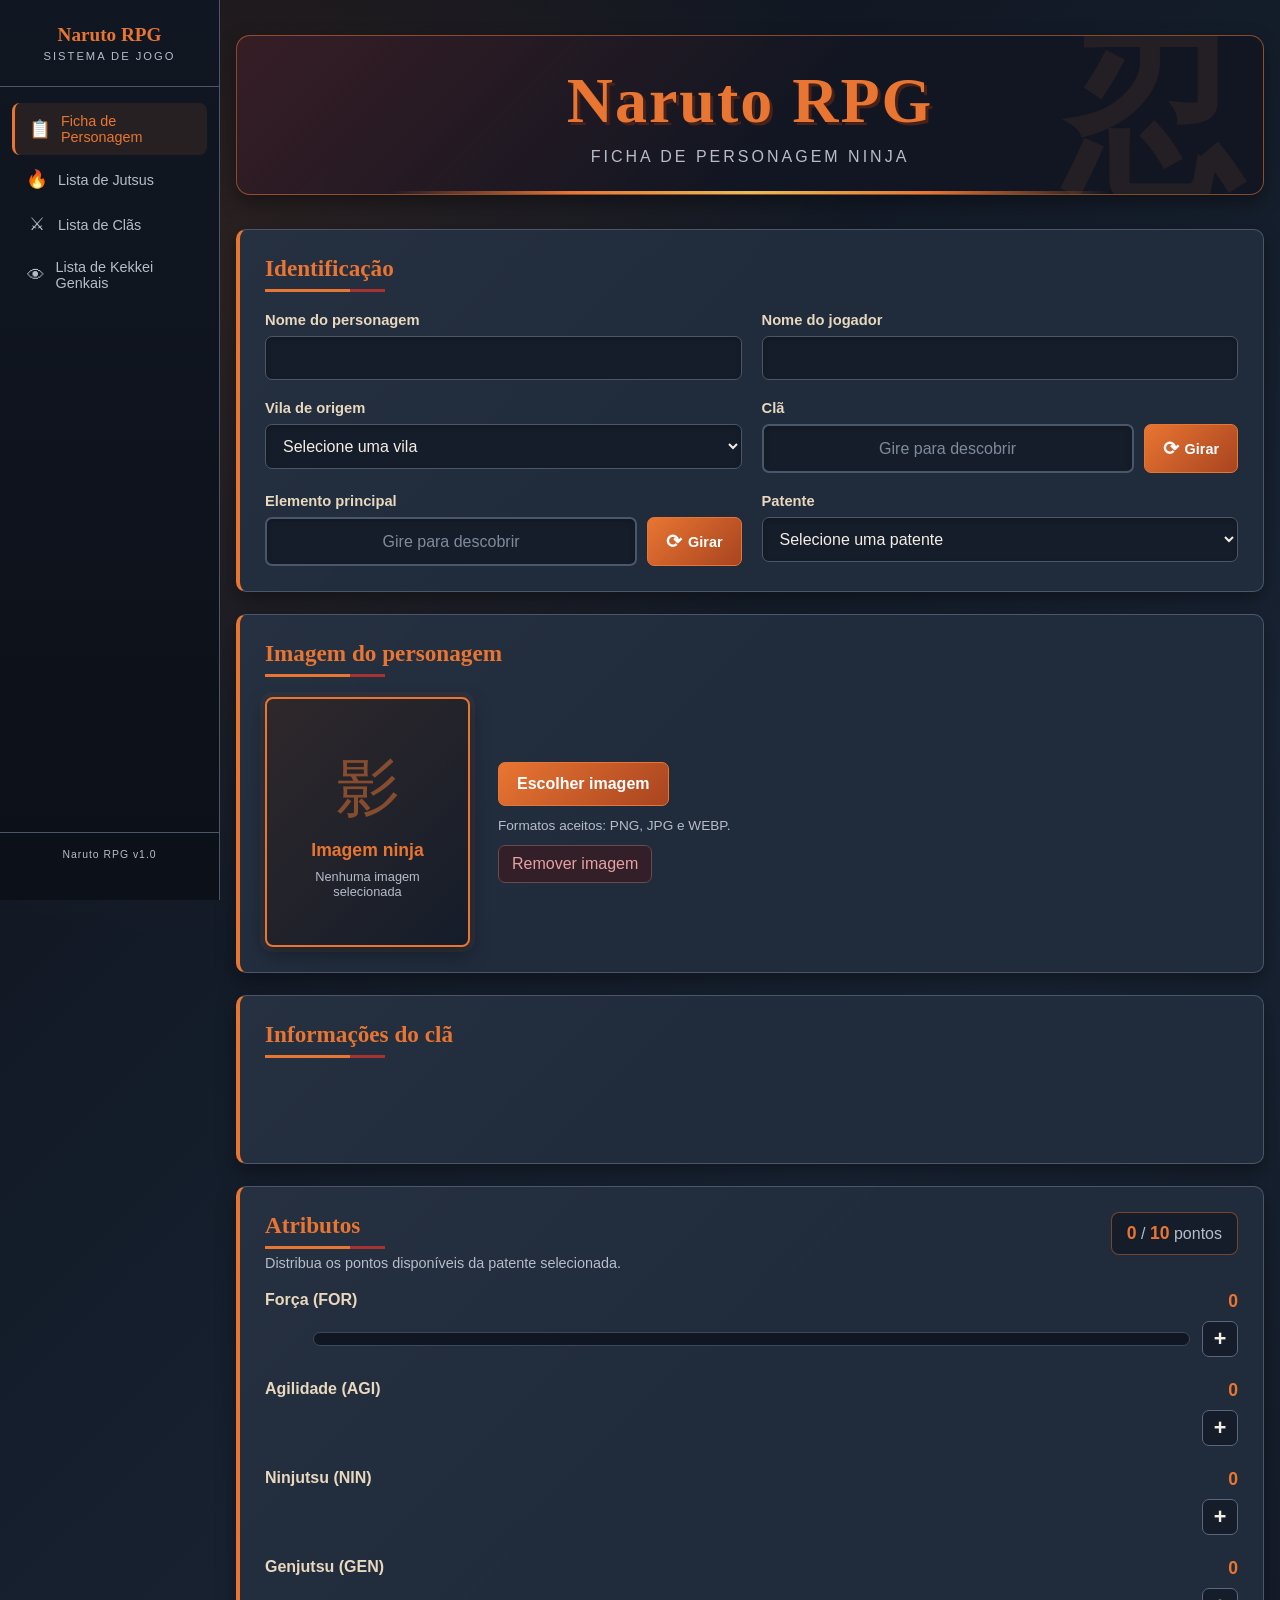
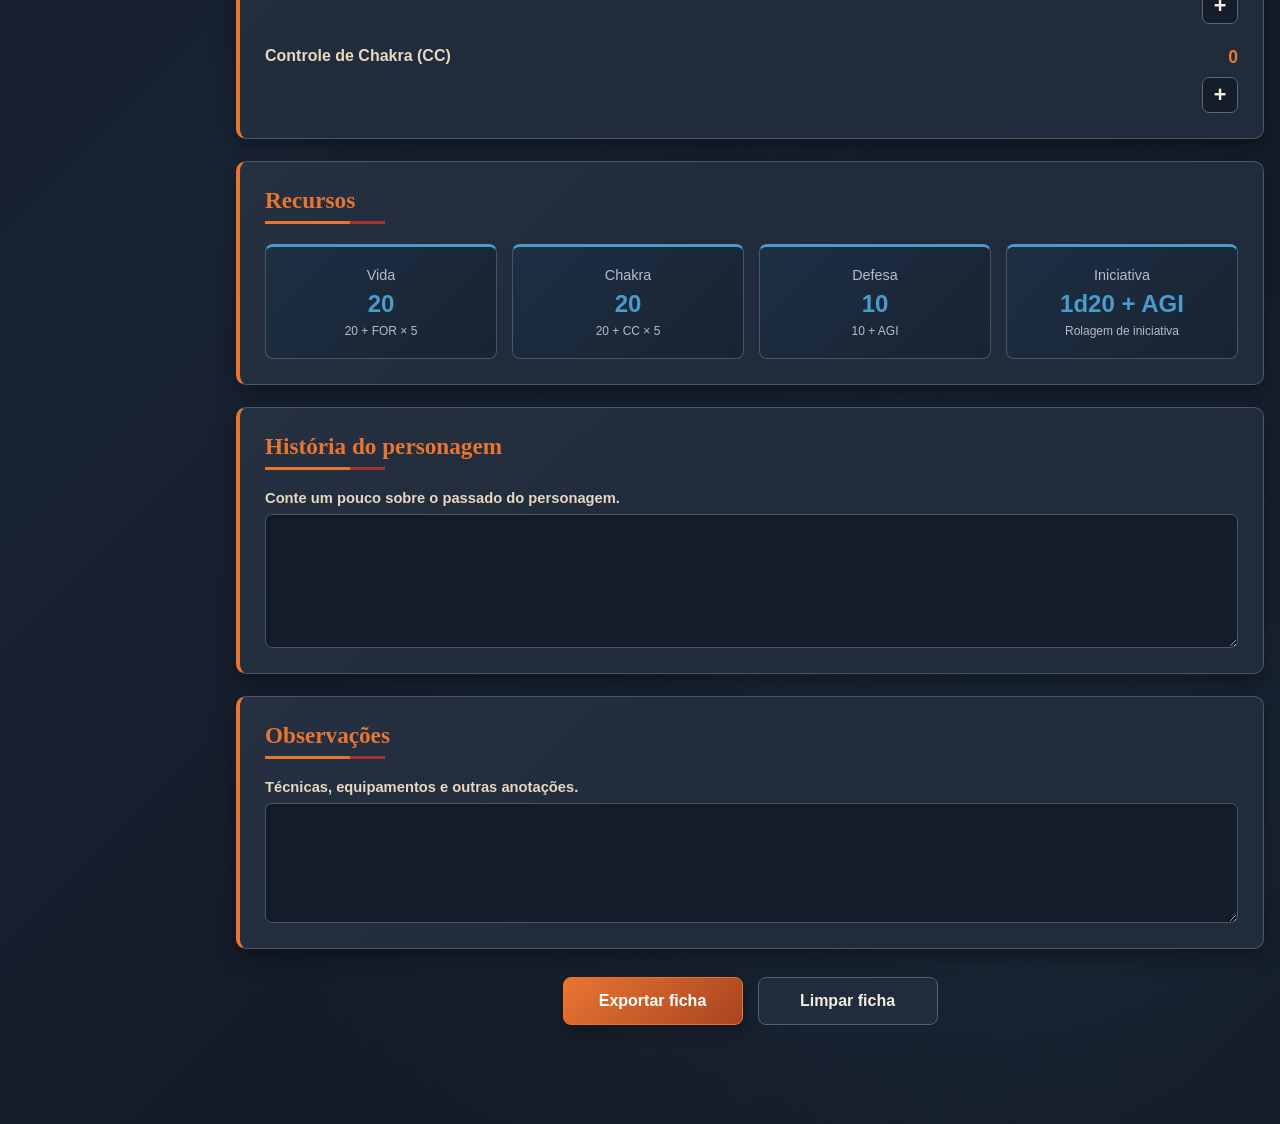
==== commit 3e10d7ae: "Add files via upload" ====
--- a/index.html
+++ b/index.html
@@ -26,6 +26,9 @@
         <a href="clans.html">
           <span class="nav-icon">&#x2694;</span> Lista de Clãs
         </a>
+        <a href="kekkei.html">
+          <span class="nav-icon">&#x1F441;</span> Lista de Kekkei Genkais
+        </a>
       </nav>
       <div class="sidebar-footer">
         Naruto RPG v1.0
--- a/style.css
+++ b/style.css
@@ -1280,4 +1280,178 @@
   .jutsu-rank {
     align-self: flex-start;
   }
+}
+
+/* Página de Kekkei Genkai */
+
+.kekkei-list {
+  display: flex;
+  flex-direction: column;
+  gap: 16px;
+}
+
+.kekkei-card {
+  background: var(--panel);
+  border: 1px solid var(--border);
+  border-left: 4px solid var(--orange);
+  border-radius: var(--radius);
+  padding: 20px;
+  transition: all 0.2s ease;
+}
+
+.kekkei-card:hover {
+  border-color: var(--orange);
+  box-shadow: 0 4px 15px rgba(0, 0, 0, 0.3);
+}
+
+.kekkei-header {
+  display: flex;
+  justify-content: space-between;
+  align-items: flex-start;
+  margin-bottom: 14px;
+  flex-wrap: wrap;
+  gap: 10px;
+}
+
+.kekkei-title {
+  display: flex;
+  align-items: center;
+  gap: 10px;
+}
+
+.kekkei-title h3 {
+  margin: 0;
+  font-size: 1.3rem;
+  color: var(--text);
+}
+
+.kekkei-name-en {
+  font-size: 0.9rem;
+  color: var(--muted);
+  font-style: italic;
+}
+
+.kekkei-clan-badge {
+  padding: 4px 12px;
+  border-radius: 12px;
+  font-size: 0.75rem;
+  font-weight: 600;
+  color: white;
+  text-transform: uppercase;
+}
+
+.kekkei-elements {
+  display: flex;
+  align-items: center;
+  gap: 6px;
+  font-size: 0.9rem;
+  color: var(--muted);
+}
+
+.element-badge {
+  padding: 4px 10px;
+  border-radius: 10px;
+  font-size: 0.75rem;
+  font-weight: 600;
+  color: white;
+}
+
+.kekkei-description {
+  margin: 0 0 14px;
+  font-size: 0.95rem;
+  line-height: 1.6;
+  color: var(--muted);
+}
+
+.kekkei-special {
+  font-size: 0.85rem;
+  color: var(--muted);
+  margin-bottom: 8px;
+  padding: 8px 12px;
+  background: rgba(0, 0, 0, 0.15);
+  border-radius: 6px;
+}
+
+.kekkei-special strong {
+  color: var(--text);
+}
+
+.clan-restriction-badge {
+  padding: 4px 10px;
+  border-radius: 10px;
+  font-size: 0.7rem;
+  font-weight: 600;
+  background: var(--orange);
+  color: white;
+  text-transform: uppercase;
+  letter-spacing: 0.5px;
+}
+
+.doujutsu-stages {
+  margin-bottom: 8px;
+  padding: 8px 12px;
+  background: rgba(0, 0, 0, 0.15);
+  border-radius: 6px;
+}
+
+.doujutsu-stages strong {
+  color: var(--text);
+  display: block;
+  margin-bottom: 8px;
+}
+
+.stages-list {
+  display: flex;
+  flex-direction: column;
+  gap: 6px;
+}
+
+.stage-item {
+  display: flex;
+  gap: 10px;
+  font-size: 0.85rem;
+  align-items: center;
+}
+
+.stage-name {
+  color: var(--orange);
+  font-weight: 600;
+  min-width: 80px;
+}
+
+.stage-ability {
+  color: var(--muted);
+  flex: 1;
+}
+
+.stage-exp {
+  color: var(--yellow);
+  font-weight: 600;
+  font-size: 0.8rem;
+  background: rgba(233, 189, 85, 0.15);
+  padding: 2px 8px;
+  border-radius: 8px;
+}
+
+.element-card {
+  background: linear-gradient(135deg, rgba(232, 117, 50, 0.05), rgba(75, 154, 203, 0.05));
+}
+
+.doujutsu-card {
+  background: var(--panel);
+}
+
+@media (max-width: 600px) {
+  .kekkei-header {
+    flex-direction: column;
+  }
+
+  .kekkei-elements {
+    flex-wrap: wrap;
+  }
+
+  .stage-item {
+    flex-direction: column;
+    gap: 2px;
+  }
 }
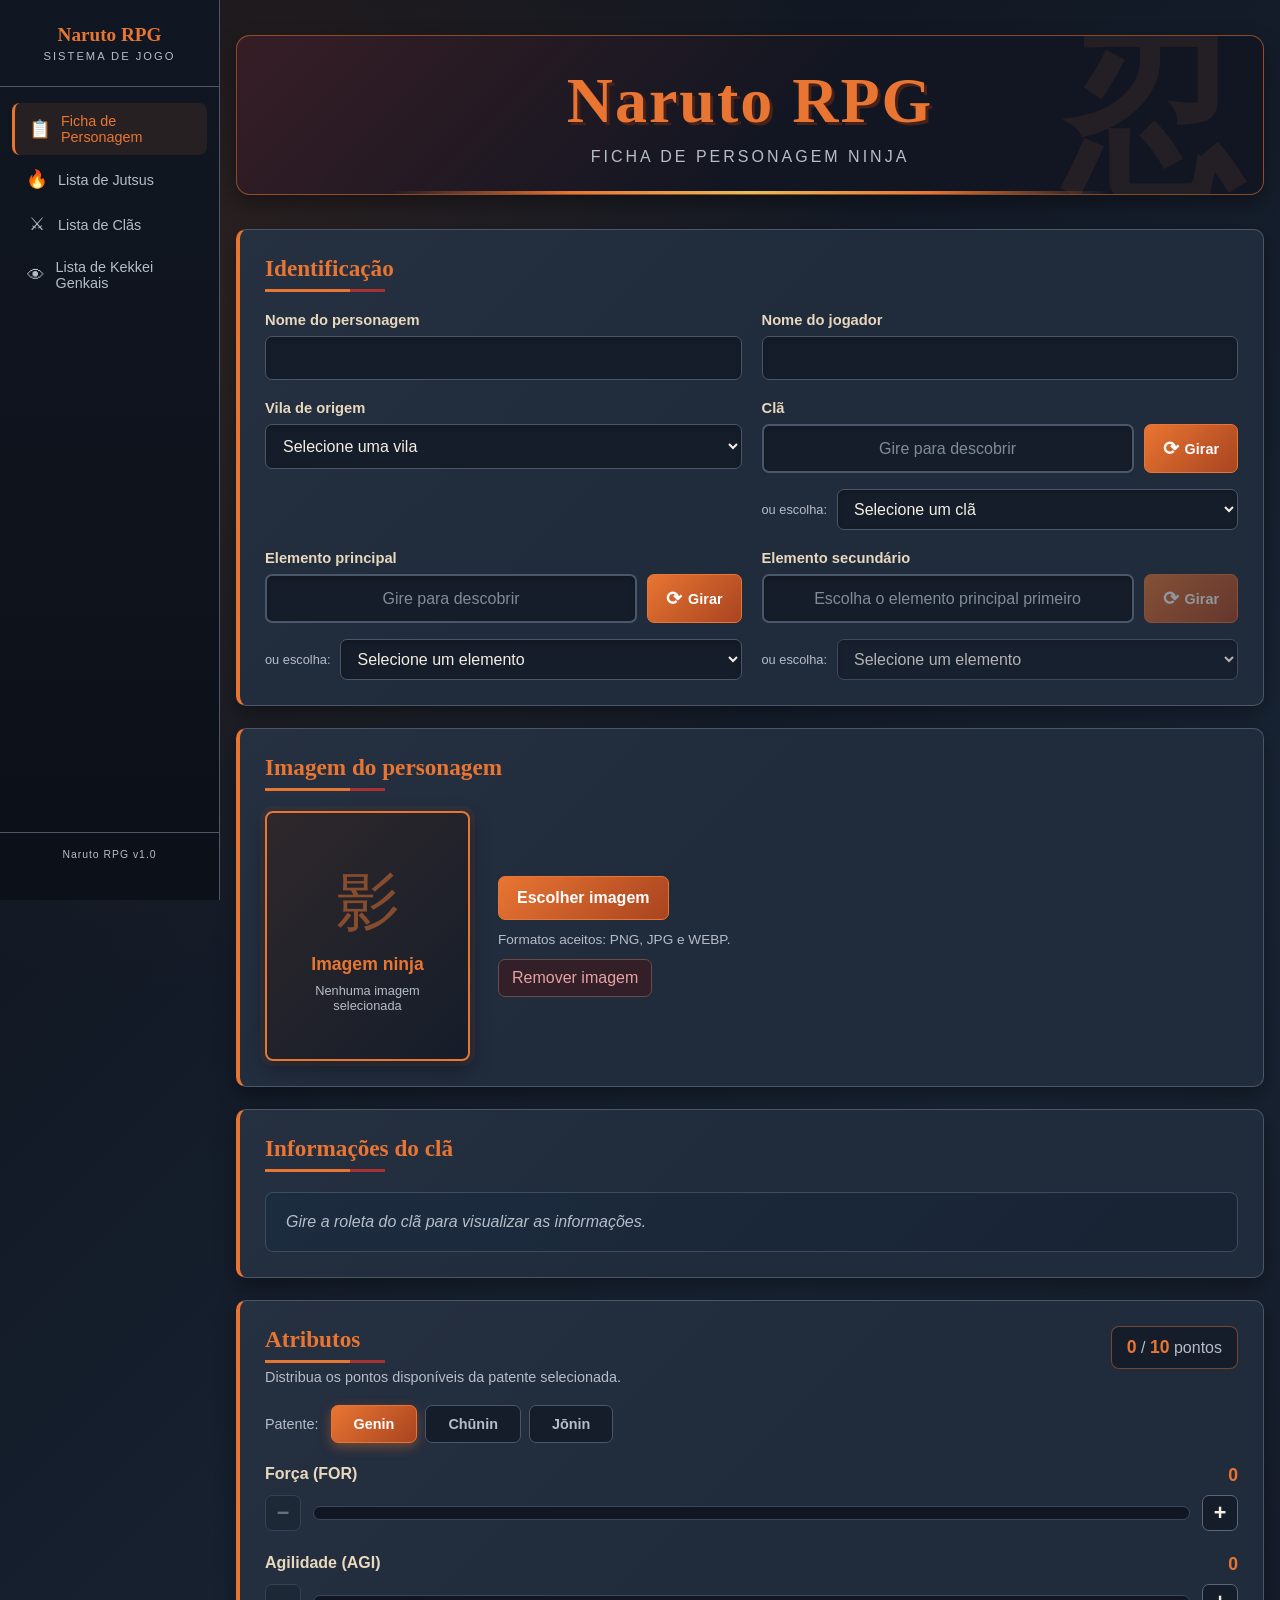
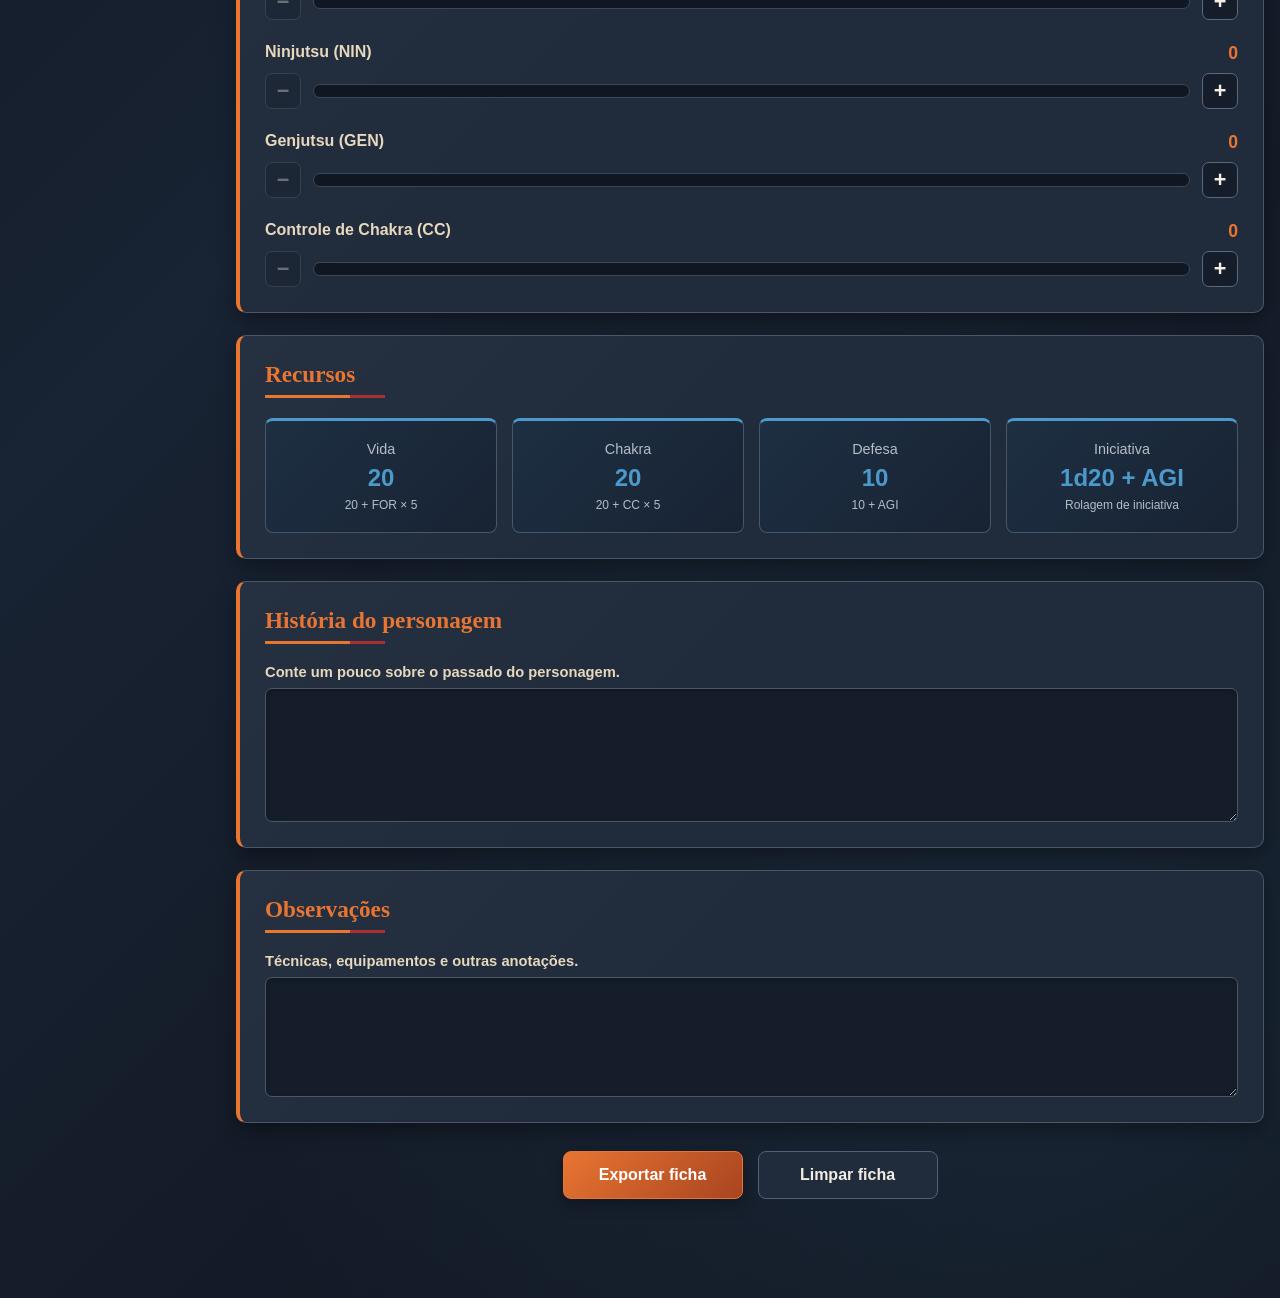
==== commit 5f770340: "Add files via upload" ====
--- a/index.html
+++ b/index.html
@@ -91,6 +91,12 @@
                 <span class="spin-icon">&#x27F3;</span> Girar
               </button>
             </div>
+            <div class="select-or">
+              <span>ou escolha:</span>
+              <select id="clan-select">
+                <option value="">Selecione um clã</option>
+              </select>
+            </div>
           </div>
 
           <div class="form-group">
@@ -104,9 +110,15 @@
                 <span class="spin-icon">&#x27F3;</span> Girar
               </button>
             </div>
-          </div>
-
-          <div id="kekkei-section" class="form-group hidden">
+            <div class="select-or">
+              <span>ou escolha:</span>
+              <select id="element-select">
+                <option value="">Selecione um elemento</option>
+              </select>
+            </div>
+          </div>
+
+          <div id="kekkei-section" class="form-group">
             <label>Elemento secundário</label>
             <div class="roulette-container">
               <div id="element2-display" class="roulette-display">
@@ -117,19 +129,15 @@
                 <span class="spin-icon">&#x27F3;</span> Girar
               </button>
             </div>
+            <div class="select-or">
+              <span>ou escolha:</span>
+              <select id="element2-select">
+                <option value="">Selecione um elemento</option>
+              </select>
+            </div>
             <div id="kekkei-result" class="kekkei-result hidden">
               <strong>Kekkei Genkai:</strong> <span id="kekkei-name"></span>
             </div>
-          </div>
-
-          <div class="form-group">
-            <label for="rank">Patente</label>
-            <select id="rank" required>
-              <option value="">Selecione uma patente</option>
-              <option value="Genin">Genin</option>
-              <option value="Chūnin">Chūnin</option>
-              <option value="Jōnin">Jōnin</option>
-            </select>
           </div>
 
         </div>
@@ -202,6 +210,16 @@
           </div>
         </div>
 
+        <div class="rank-buttons">
+          <label>Patente:</label>
+          <div class="rank-buttons-group">
+            <input type="hidden" id="rank" required>
+            <button type="button" class="rank-btn active" data-rank="Genin">Genin</button>
+            <button type="button" class="rank-btn" data-rank="Chūnin">Chūnin</button>
+            <button type="button" class="rank-btn" data-rank="Jōnin">Jōnin</button>
+          </div>
+        </div>
+
         <div class="attributes-list">
 
           <div class="attribute-row">
--- a/style.css
+++ b/style.css
@@ -438,6 +438,69 @@
   animation: spinCycle 0.15s linear infinite;
 }
 
+.select-or {
+  display: flex;
+  align-items: center;
+  gap: 10px;
+  margin-top: 8px;
+}
+
+.select-or > span {
+  color: var(--muted);
+  font-size: 0.8rem;
+  font-weight: normal;
+  white-space: nowrap;
+}
+
+.select-or select {
+  flex: 1;
+  min-width: 0;
+  padding: 10px 12px;
+}
+
+.rank-buttons {
+  display: flex;
+  align-items: center;
+  gap: 12px;
+  flex-wrap: wrap;
+  margin-bottom: 22px;
+}
+
+.rank-buttons > label {
+  color: var(--muted);
+  font-size: 0.9rem;
+}
+
+.rank-buttons-group {
+  display: flex;
+  gap: 8px;
+  flex-wrap: wrap;
+}
+
+.rank-btn {
+  padding: 10px 22px;
+  border: 1px solid var(--border);
+  border-radius: 7px;
+  background: #151d2a;
+  color: var(--muted);
+  font-weight: bold;
+  font-size: 0.9rem;
+  cursor: pointer;
+  transition: all 0.2s ease;
+}
+
+.rank-btn:hover {
+  border-color: var(--orange);
+  color: var(--text);
+}
+
+.rank-btn.active {
+  border-color: var(--orange);
+  background: linear-gradient(135deg, var(--orange), var(--orange-dark));
+  color: white;
+  box-shadow: 0 4px 12px rgba(232, 117, 50, 0.4);
+}
+
 .kekkei-description {
   color: var(--muted);
   font-size: 0.9rem;
@@ -909,6 +972,133 @@
     width: 32px;
     height: 32px;
   }
+
+  .page-header h1 {
+    font-size: 1.4rem;
+  }
+
+  .page-header p {
+    font-size: 0.8rem;
+  }
+
+  .card h2 {
+    font-size: 1.2rem;
+  }
+
+  .info-grid {
+    grid-template-columns: 1fr;
+  }
+
+  .info-with-image {
+    flex-direction: column;
+  }
+
+  .info-section {
+    width: 100%;
+  }
+
+  .character-image-preview {
+    width: 100%;
+    max-width: 200px;
+    margin: 0 auto;
+  }
+
+  .clan-info {
+    font-size: 0.85rem;
+  }
+
+  .attributes-list {
+    gap: 12px;
+  }
+
+  .attribute-row {
+    flex-direction: column;
+    align-items: stretch;
+    gap: 8px;
+  }
+
+  .attribute-header {
+    width: 100%;
+  }
+
+  .attribute-controls {
+    width: 100%;
+    justify-content: space-between;
+  }
+
+  .attribute-bar-container {
+    width: 100%;
+  }
+
+  .roulette-container {
+    flex-direction: column;
+  }
+
+  .roulette-display {
+    width: 100%;
+  }
+
+  .spin-button {
+    width: 100%;
+  }
+
+  .filter-buttons {
+    flex-wrap: wrap;
+    justify-content: center;
+  }
+
+  .tabs {
+    flex-direction: column;
+  }
+
+  .tab-btn {
+    padding: 10px;
+    font-size: 0.85rem;
+  }
+
+  .jutsu-header {
+    flex-direction: column;
+    gap: 8px;
+  }
+
+  .jutsu-rank {
+    align-self: flex-start;
+  }
+
+  .jutsu-stats {
+    grid-template-columns: repeat(2, 1fr);
+  }
+
+  .clan-card-header {
+    flex-direction: column;
+    align-items: flex-start;
+    gap: 8px;
+  }
+
+  .kekkei-header {
+    flex-direction: column;
+  }
+
+  .kekkei-elements {
+    flex-wrap: wrap;
+  }
+
+  .stage-item {
+    flex-direction: column;
+    gap: 4px;
+  }
+
+  .stage-name {
+    min-width: auto;
+  }
+
+  .stage-ability {
+    width: 100%;
+  }
+
+  .stage-exp {
+    align-self: flex-start;
+  }
 }
 
 /* Página de Jutsus */
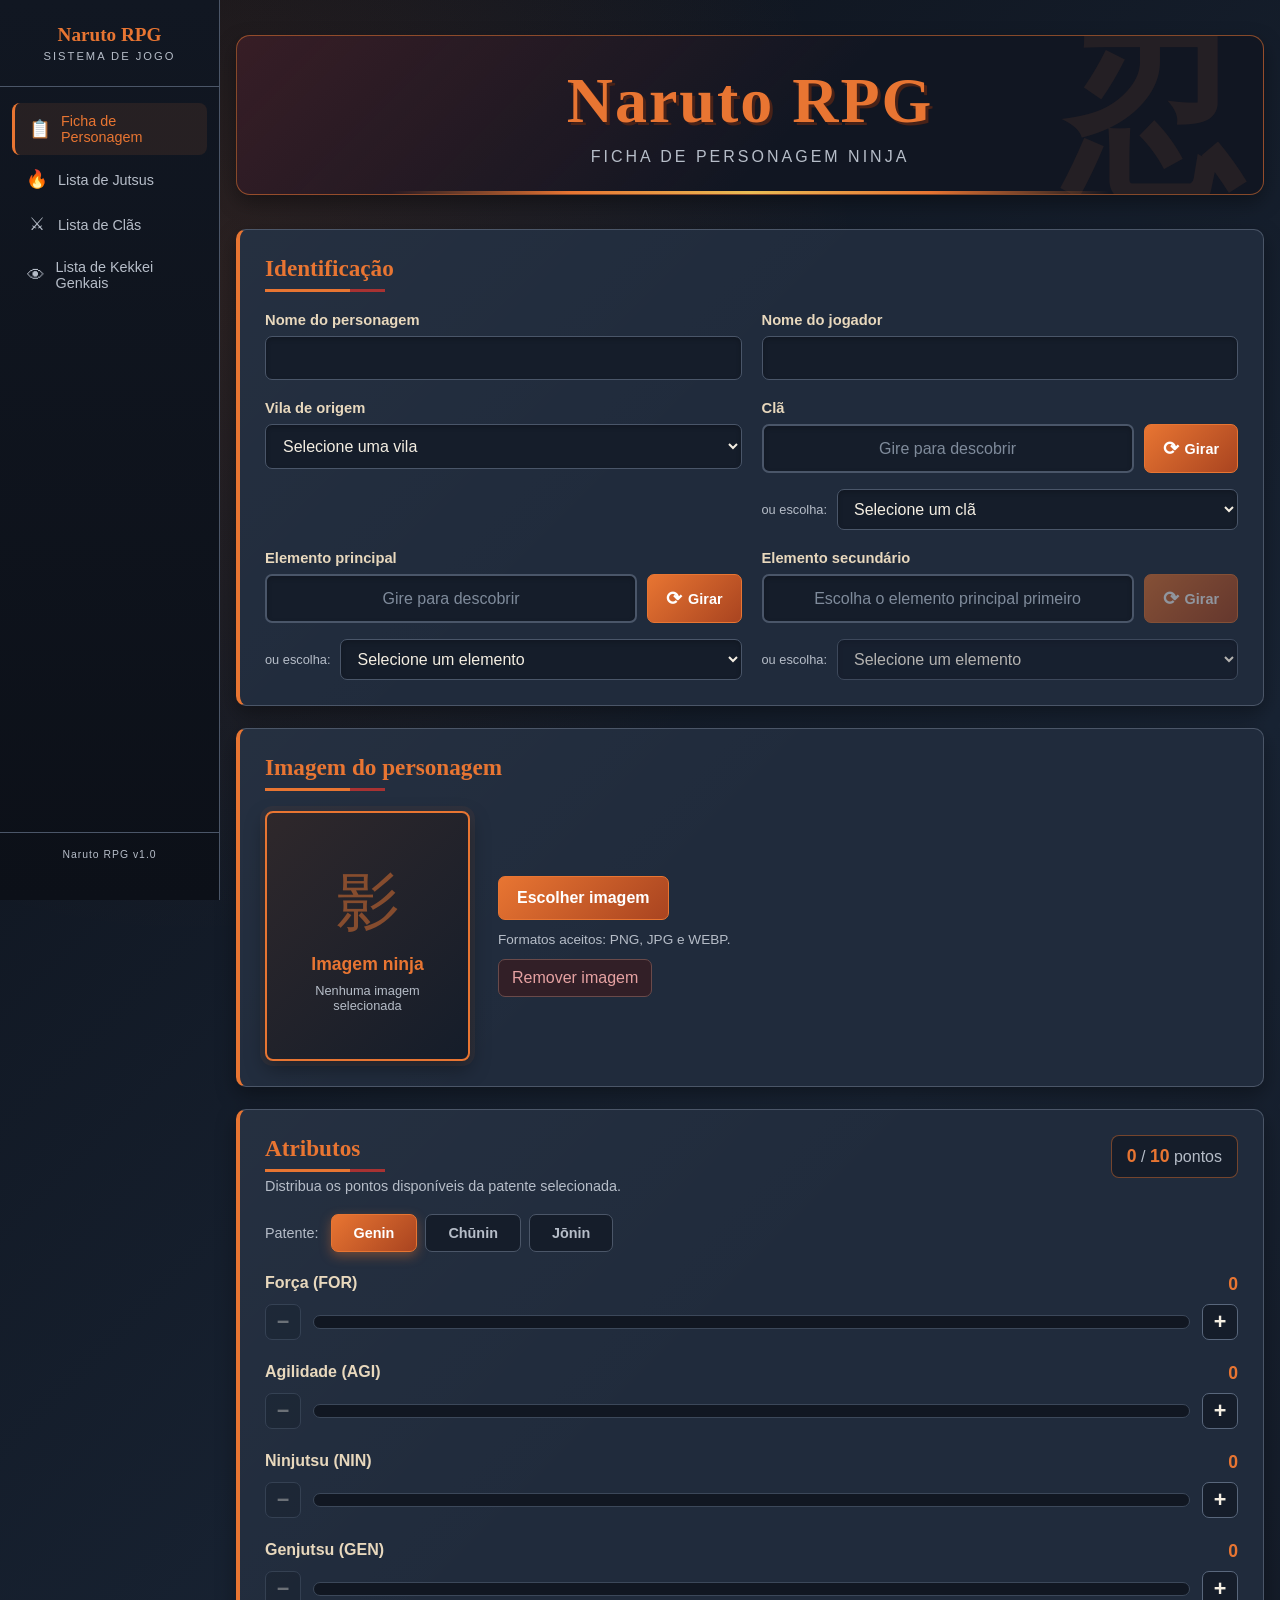
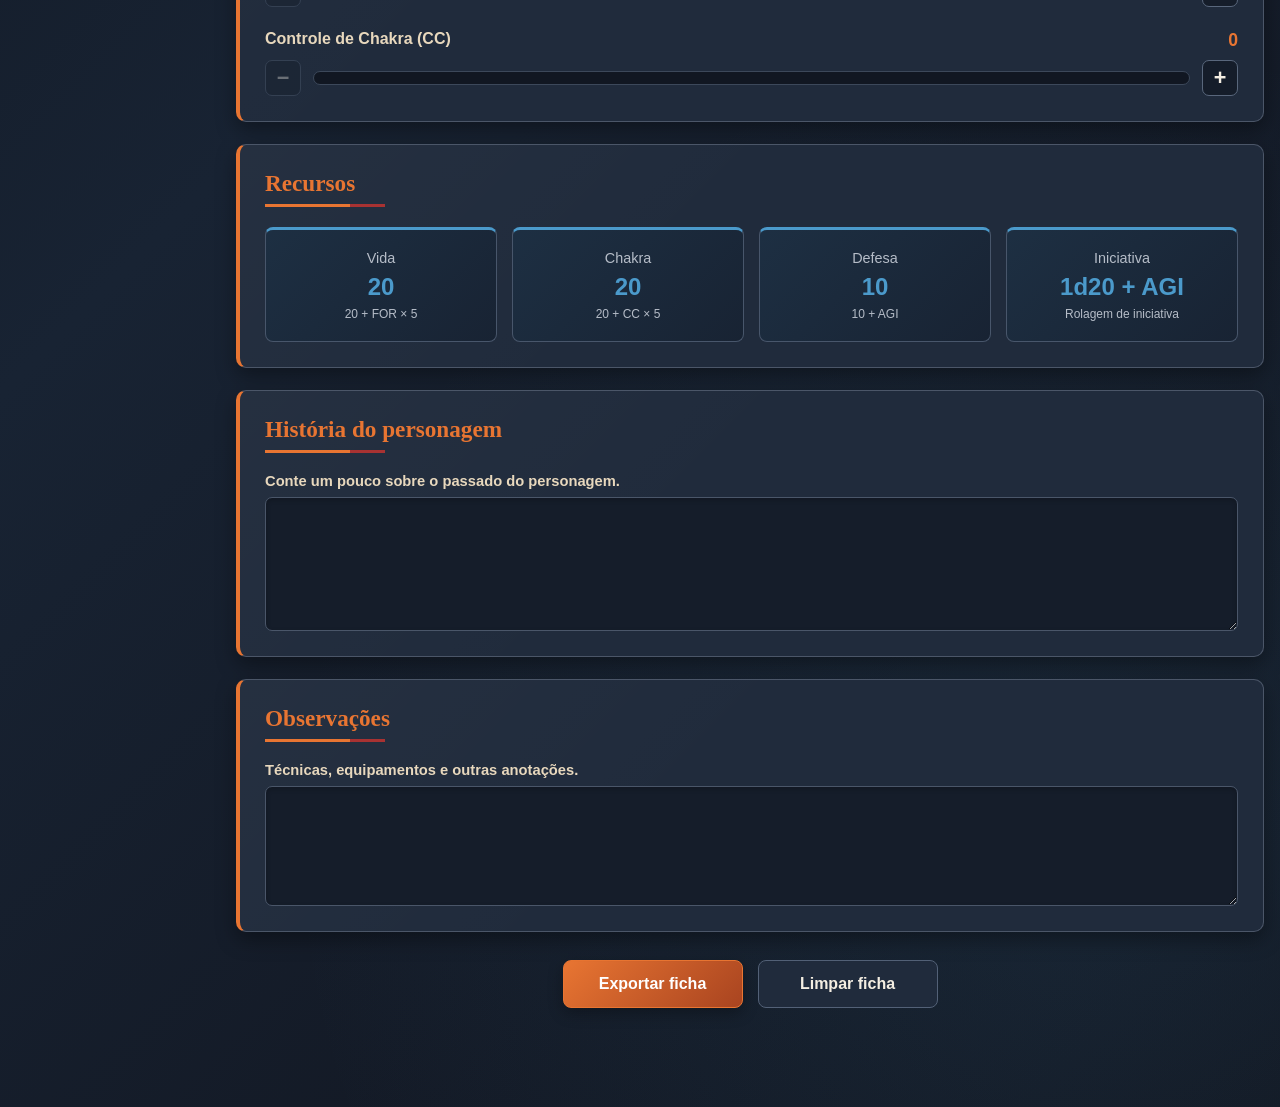
==== commit e8186dc5: "Add files via upload" ====
--- a/index.html
+++ b/index.html
@@ -189,14 +189,6 @@
       </section>
 
       <section class="card">
-        <h2>Informações do clã</h2>
-
-        <div id="clan-info" class="clan-info empty">
-          Gire a roleta do clã para visualizar as informações.
-        </div>
-      </section>
-
-      <section class="card">
 
         <div class="section-heading">
           <div>
--- a/style.css
+++ b/style.css
@@ -641,42 +641,6 @@
   color: white;
 }
 
-/* Informações do clã */
-
-.clan-info {
-  padding: 20px;
-  border: 1px solid #3f4c60;
-  border-radius: 8px;
-  background:
-    linear-gradient(135deg, rgba(75, 154, 203, 0.08), transparent),
-    #182333;
-}
-
-.clan-info.empty {
-  color: var(--muted);
-  font-style: italic;
-}
-
-.clan-info h3 {
-  margin: 0 0 12px;
-  color: var(--orange);
-  font-family: Georgia, serif;
-  font-size: 1.35rem;
-}
-
-.clan-info p {
-  margin: 0 0 12px;
-  color: #d7dce4;
-}
-
-.clan-info p:last-child {
-  margin-bottom: 0;
-}
-
-.clan-info strong {
-  color: var(--yellow);
-}
-
 /* Atributos */
 
 .points-counter {
@@ -1003,10 +967,6 @@
     margin: 0 auto;
   }
 
-  .clan-info {
-    font-size: 0.85rem;
-  }
-
   .attributes-list {
     gap: 12px;
   }
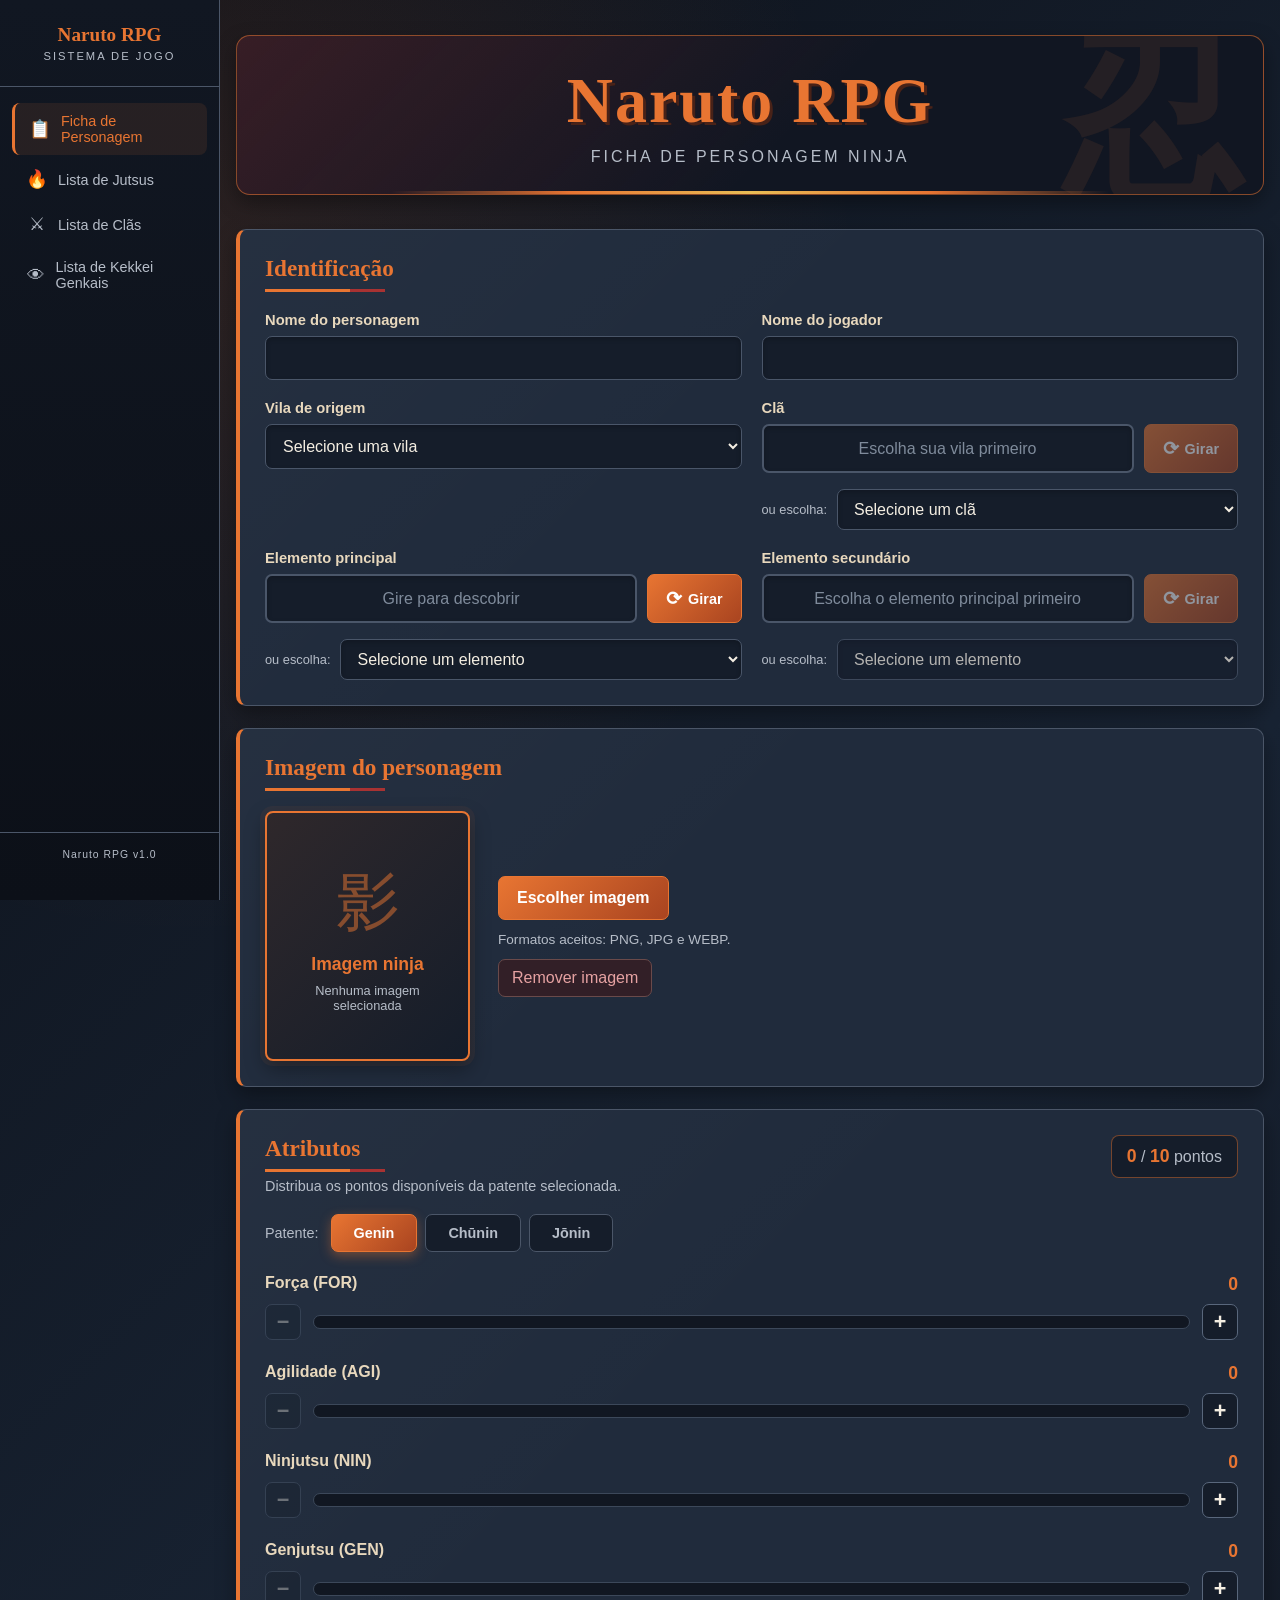
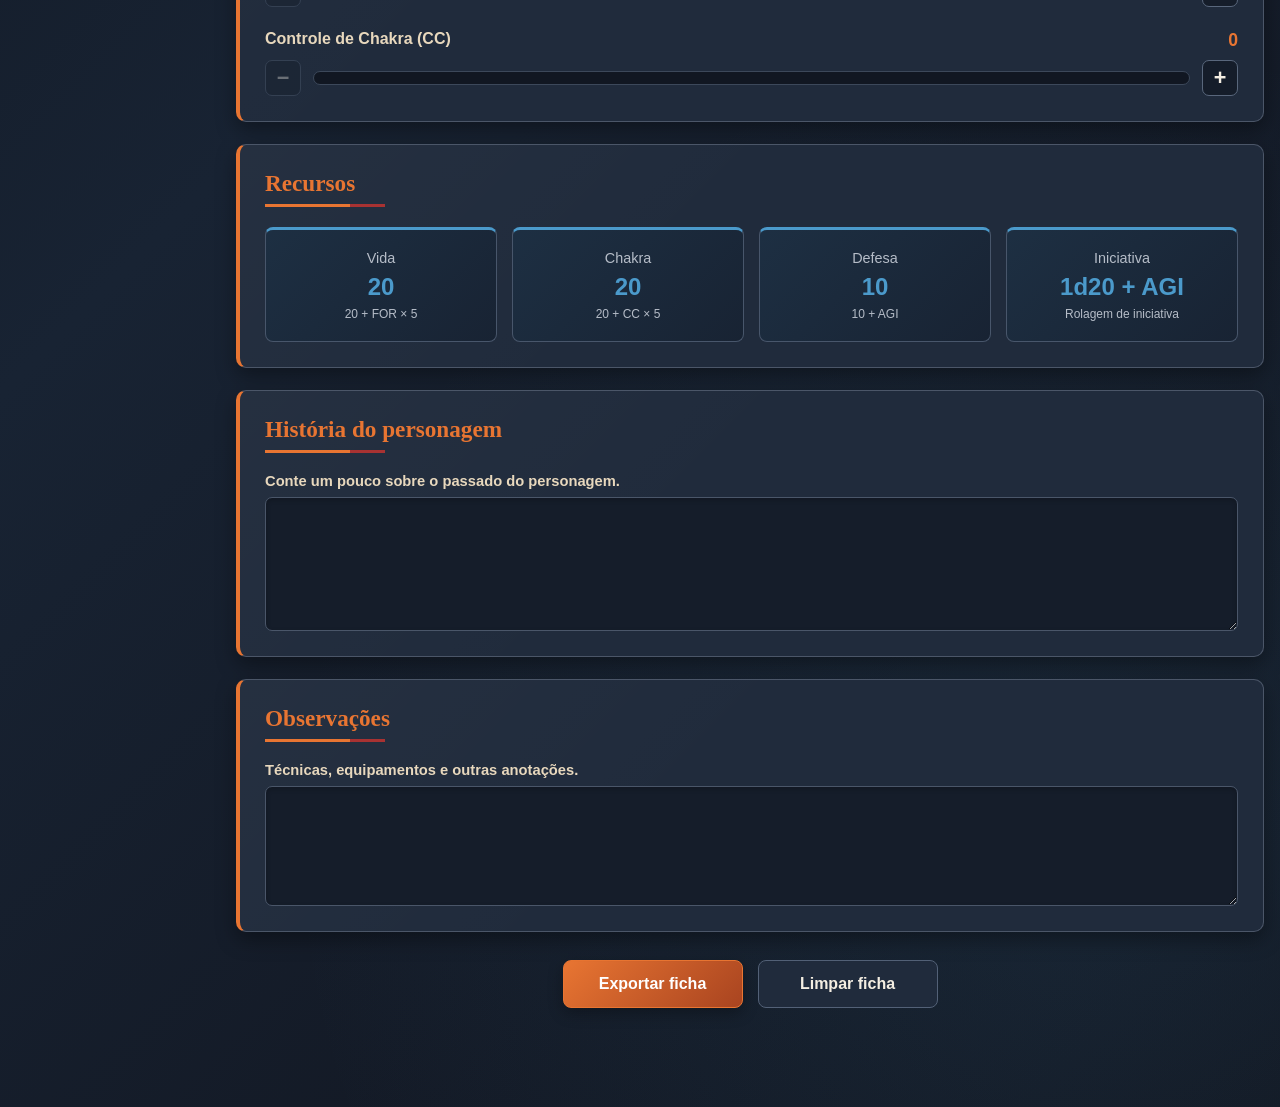
==== commit b179c04f: "Add files via upload" ====
--- a/index.html
+++ b/index.html
@@ -84,7 +84,7 @@
             <label>Clã</label>
             <div class="roulette-container">
               <div id="clan-display" class="roulette-display">
-                <span class="roulette-placeholder">Gire para descobrir</span>
+                <span class="roulette-placeholder">Escolha sua vila primeiro</span>
               </div>
               <input type="hidden" id="clan" required>
               <button type="button" id="spin-clan" class="spin-button">
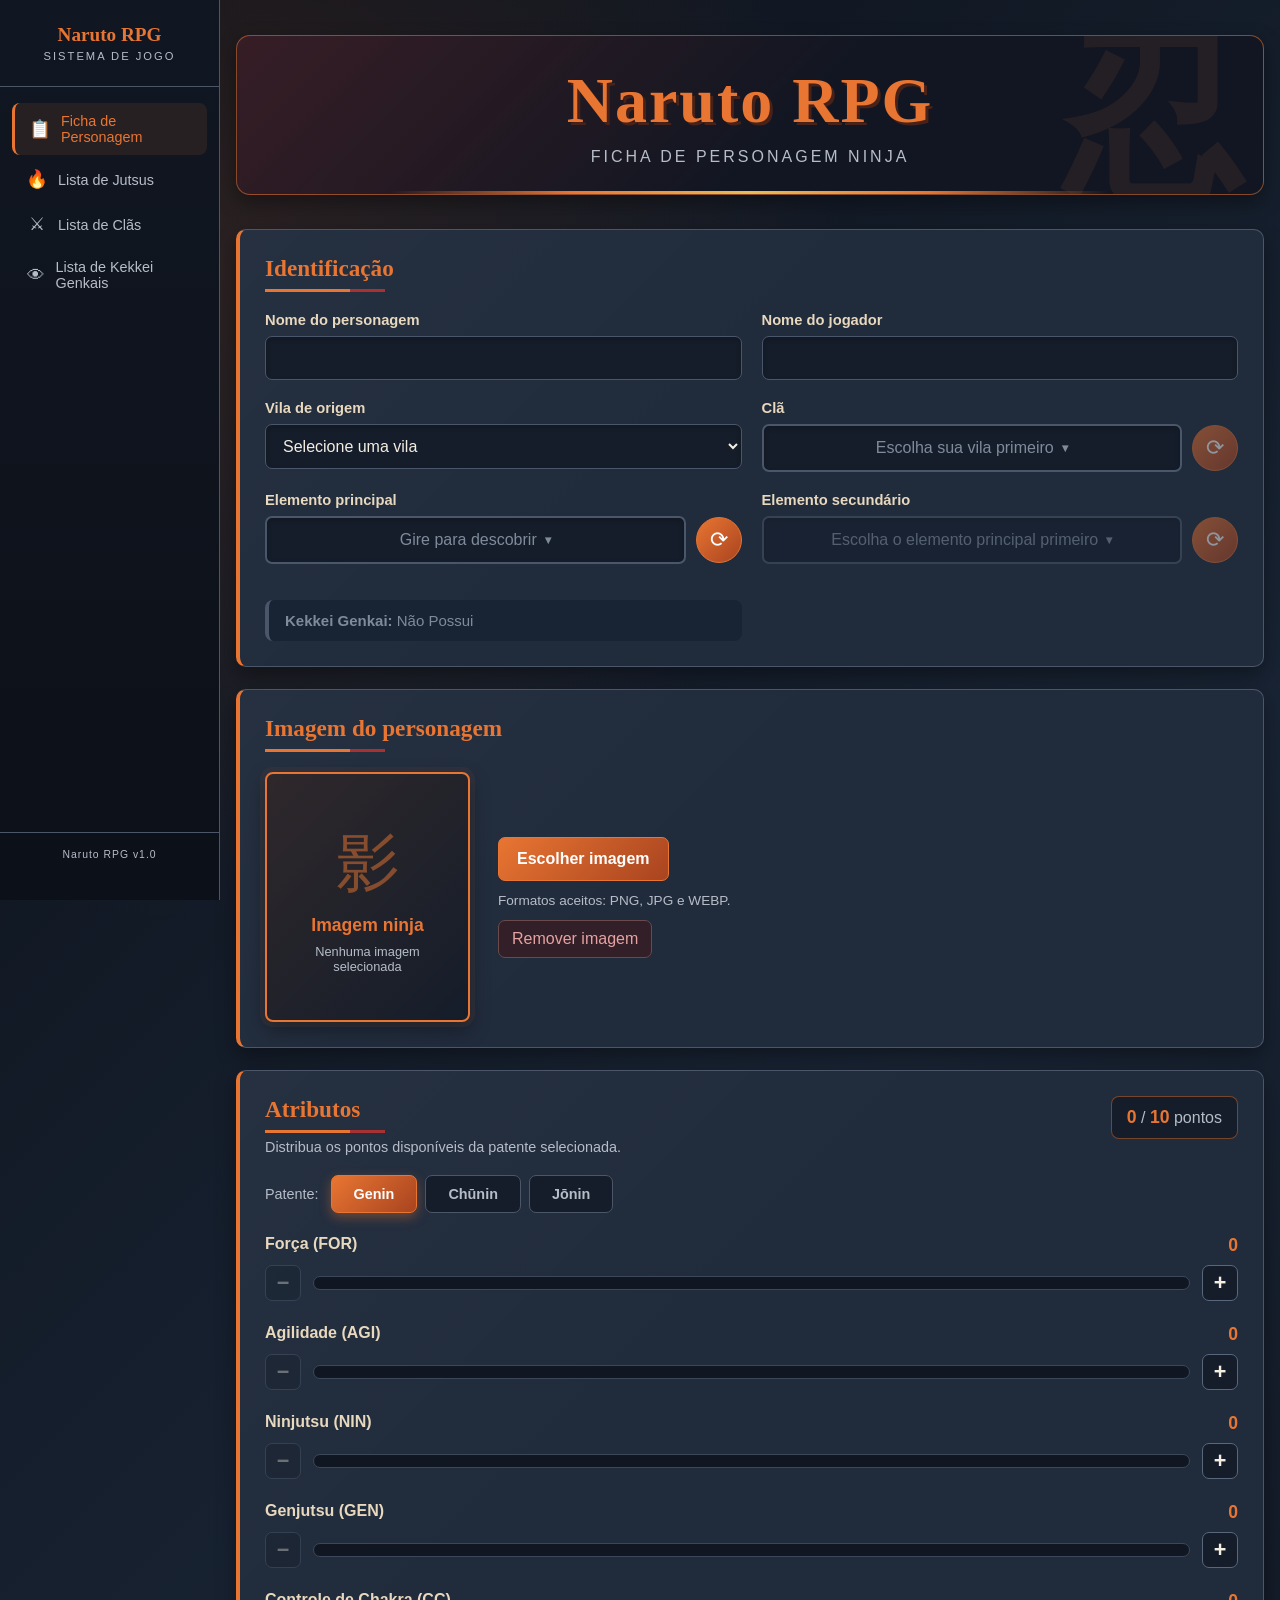
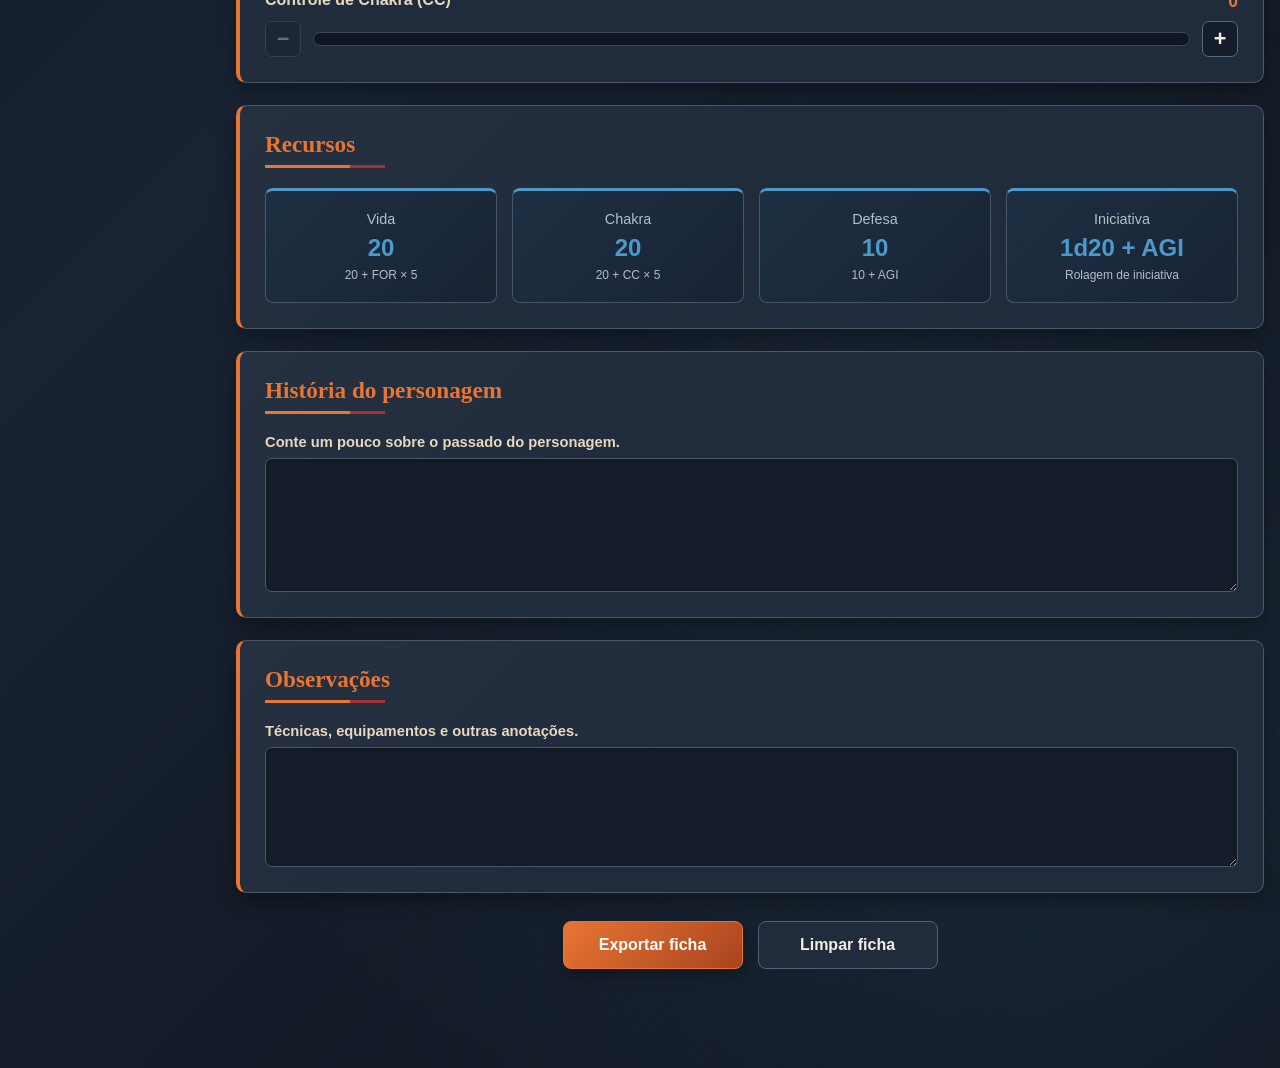
==== commit 4473e428: "Add files via upload" ====
--- a/index.html
+++ b/index.html
@@ -82,62 +82,66 @@
 
           <div class="form-group">
             <label>Clã</label>
-            <div class="roulette-container">
-              <div id="clan-display" class="roulette-display">
-                <span class="roulette-placeholder">Escolha sua vila primeiro</span>
+            <div class="roulette-box">
+              <div class="roulette-row">
+                <div id="clan-display" class="roulette-display" data-target="clan-select">
+                  <span class="roulette-placeholder">Escolha sua vila primeiro</span>
+                </div>
+                <button type="button" id="spin-clan" class="spin-button" title="Girar" aria-label="Girar">
+                  <span class="spin-icon">&#x27F3;</span>
+                </button>
               </div>
               <input type="hidden" id="clan" required>
-              <button type="button" id="spin-clan" class="spin-button">
-                <span class="spin-icon">&#x27F3;</span> Girar
-              </button>
-            </div>
-            <div class="select-or">
-              <span>ou escolha:</span>
-              <select id="clan-select">
-                <option value="">Selecione um clã</option>
-              </select>
+              <div class="roulette-picker">
+                <select id="clan-select">
+                  <option value="">Escolha o clã</option>
+                </select>
+              </div>
             </div>
           </div>
 
           <div class="form-group">
             <label>Elemento principal</label>
-            <div class="roulette-container">
-              <div id="element-display" class="roulette-display">
-                <span class="roulette-placeholder">Gire para descobrir</span>
+            <div class="roulette-box">
+              <div class="roulette-row">
+                <div id="element-display" class="roulette-display" data-target="element-select">
+                  <span class="roulette-placeholder">Gire para descobrir</span>
+                </div>
+                <button type="button" id="spin-element" class="spin-button" title="Girar" aria-label="Girar">
+                  <span class="spin-icon">&#x27F3;</span>
+                </button>
               </div>
               <input type="hidden" id="element" required>
-              <button type="button" id="spin-element" class="spin-button">
-                <span class="spin-icon">&#x27F3;</span> Girar
-              </button>
-            </div>
-            <div class="select-or">
-              <span>ou escolha:</span>
-              <select id="element-select">
-                <option value="">Selecione um elemento</option>
-              </select>
+              <div class="roulette-picker">
+                <select id="element-select">
+                  <option value="">Escolha o elemento</option>
+                </select>
+              </div>
             </div>
           </div>
 
           <div id="kekkei-section" class="form-group">
             <label>Elemento secundário</label>
-            <div class="roulette-container">
-              <div id="element2-display" class="roulette-display">
-                <span class="roulette-placeholder">Gire para descobrir</span>
+            <div class="roulette-box">
+              <div class="roulette-row">
+                <div id="element2-display" class="roulette-display" data-target="element2-select">
+                  <span class="roulette-placeholder">Gire para descobrir</span>
+                </div>
+                <button type="button" id="spin-element2" class="spin-button" title="Girar" aria-label="Girar">
+                  <span class="spin-icon">&#x27F3;</span>
+                </button>
               </div>
               <input type="hidden" id="element2" name="element2">
-              <button type="button" id="spin-element2" class="spin-button">
-                <span class="spin-icon">&#x27F3;</span> Girar
-              </button>
-            </div>
-            <div class="select-or">
-              <span>ou escolha:</span>
-              <select id="element2-select">
-                <option value="">Selecione um elemento</option>
-              </select>
-            </div>
-            <div id="kekkei-result" class="kekkei-result hidden">
-              <strong>Kekkei Genkai:</strong> <span id="kekkei-name"></span>
-            </div>
+              <div class="roulette-picker">
+                <select id="element2-select">
+                  <option value="">Escolha o elemento</option>
+                </select>
+              </div>
+            </div>
+          </div>
+
+          <div id="kekkei-result" class="kekkei-result">
+            <strong>Kekkei Genkai:</strong> <span id="kekkei-name">Não Possui</span>
           </div>
 
         </div>
--- a/style.css
+++ b/style.css
@@ -344,12 +344,6 @@
 
 /* Roleta */
 
-.roulette-container {
-  display: flex;
-  gap: 10px;
-  align-items: stretch;
-}
-
 .roulette-display {
   flex: 1;
   display: flex;
@@ -365,7 +359,25 @@
   font-weight: bold;
   font-size: 1rem;
   text-align: center;
+  cursor: pointer;
   transition: all 0.3s ease;
+}
+
+.roulette-display::after {
+  content: "▾";
+  margin-left: 8px;
+  font-size: 0.75rem;
+  color: #7f8b9b;
+  transition: transform 0.2s ease;
+}
+
+.roulette-display:hover {
+  border-color: #5c6b82;
+}
+
+.roulette-display.disabled {
+  cursor: not-allowed;
+  opacity: 0.55;
 }
 
 .roulette-display.spinning {
@@ -386,16 +398,17 @@
 .spin-button {
   display: inline-flex;
   align-items: center;
-  gap: 6px;
-  padding: 12px 18px;
+  justify-content: center;
+  align-self: center;
+  width: 46px;
+  height: 46px;
+  flex-shrink: 0;
+  padding: 0;
   border: 1px solid var(--orange);
-  border-radius: 7px;
+  border-radius: 50%;
   background: linear-gradient(135deg, var(--orange), var(--orange-dark));
   color: white;
-  font-weight: bold;
-  font-size: 0.9rem;
   cursor: pointer;
-  white-space: nowrap;
   transition: all 0.2s ease;
 }
 
@@ -418,7 +431,8 @@
 
 .spin-icon {
   display: inline-block;
-  font-size: 1.2rem;
+  font-size: 1.35rem;
+  line-height: 1;
   transition: transform 0.3s ease;
 }
 
@@ -438,24 +452,33 @@
   animation: spinCycle 0.15s linear infinite;
 }
 
-.select-or {
-  display: flex;
-  align-items: center;
+.roulette-box {
+  position: relative;
+  display: flex;
+  flex-direction: column;
   gap: 10px;
-  margin-top: 8px;
-}
-
-.select-or > span {
-  color: var(--muted);
-  font-size: 0.8rem;
-  font-weight: normal;
-  white-space: nowrap;
-}
-
-.select-or select {
-  flex: 1;
-  min-width: 0;
-  padding: 10px 12px;
+}
+
+.roulette-row {
+  display: flex;
+  gap: 10px;
+  align-items: stretch;
+}
+
+.roulette-picker {
+  position: absolute;
+  inset: 0;
+  z-index: 2;
+  pointer-events: none;
+}
+
+.roulette-picker select {
+  width: 100%;
+  height: 100%;
+  opacity: 0;
+  border: 0;
+  -webkit-appearance: none;
+  appearance: none;
 }
 
 .rank-buttons {
@@ -516,6 +539,21 @@
   border-radius: 8px;
   font-size: 15px;
   color: var(--orange);
+}
+
+.kekkei-result.empty {
+  background: #182333;
+  border-left-color: #4a5669;
+  color: var(--muted);
+}
+
+.kekkei-result.empty strong {
+  color: #7f8b9b;
+}
+
+.kekkei-result.empty #kekkei-name {
+  color: #7f8b9b;
+  font-weight: 500;
 }
 
 .kekkei-result strong {
@@ -990,15 +1028,12 @@
     width: 100%;
   }
 
-  .roulette-container {
+  .roulette-row {
     flex-direction: column;
-  }
-
-  .roulette-display {
-    width: 100%;
-  }
-
-  .spin-button {
+    align-items: center;
+  }
+
+  .roulette-row .roulette-display {
     width: 100%;
   }
 
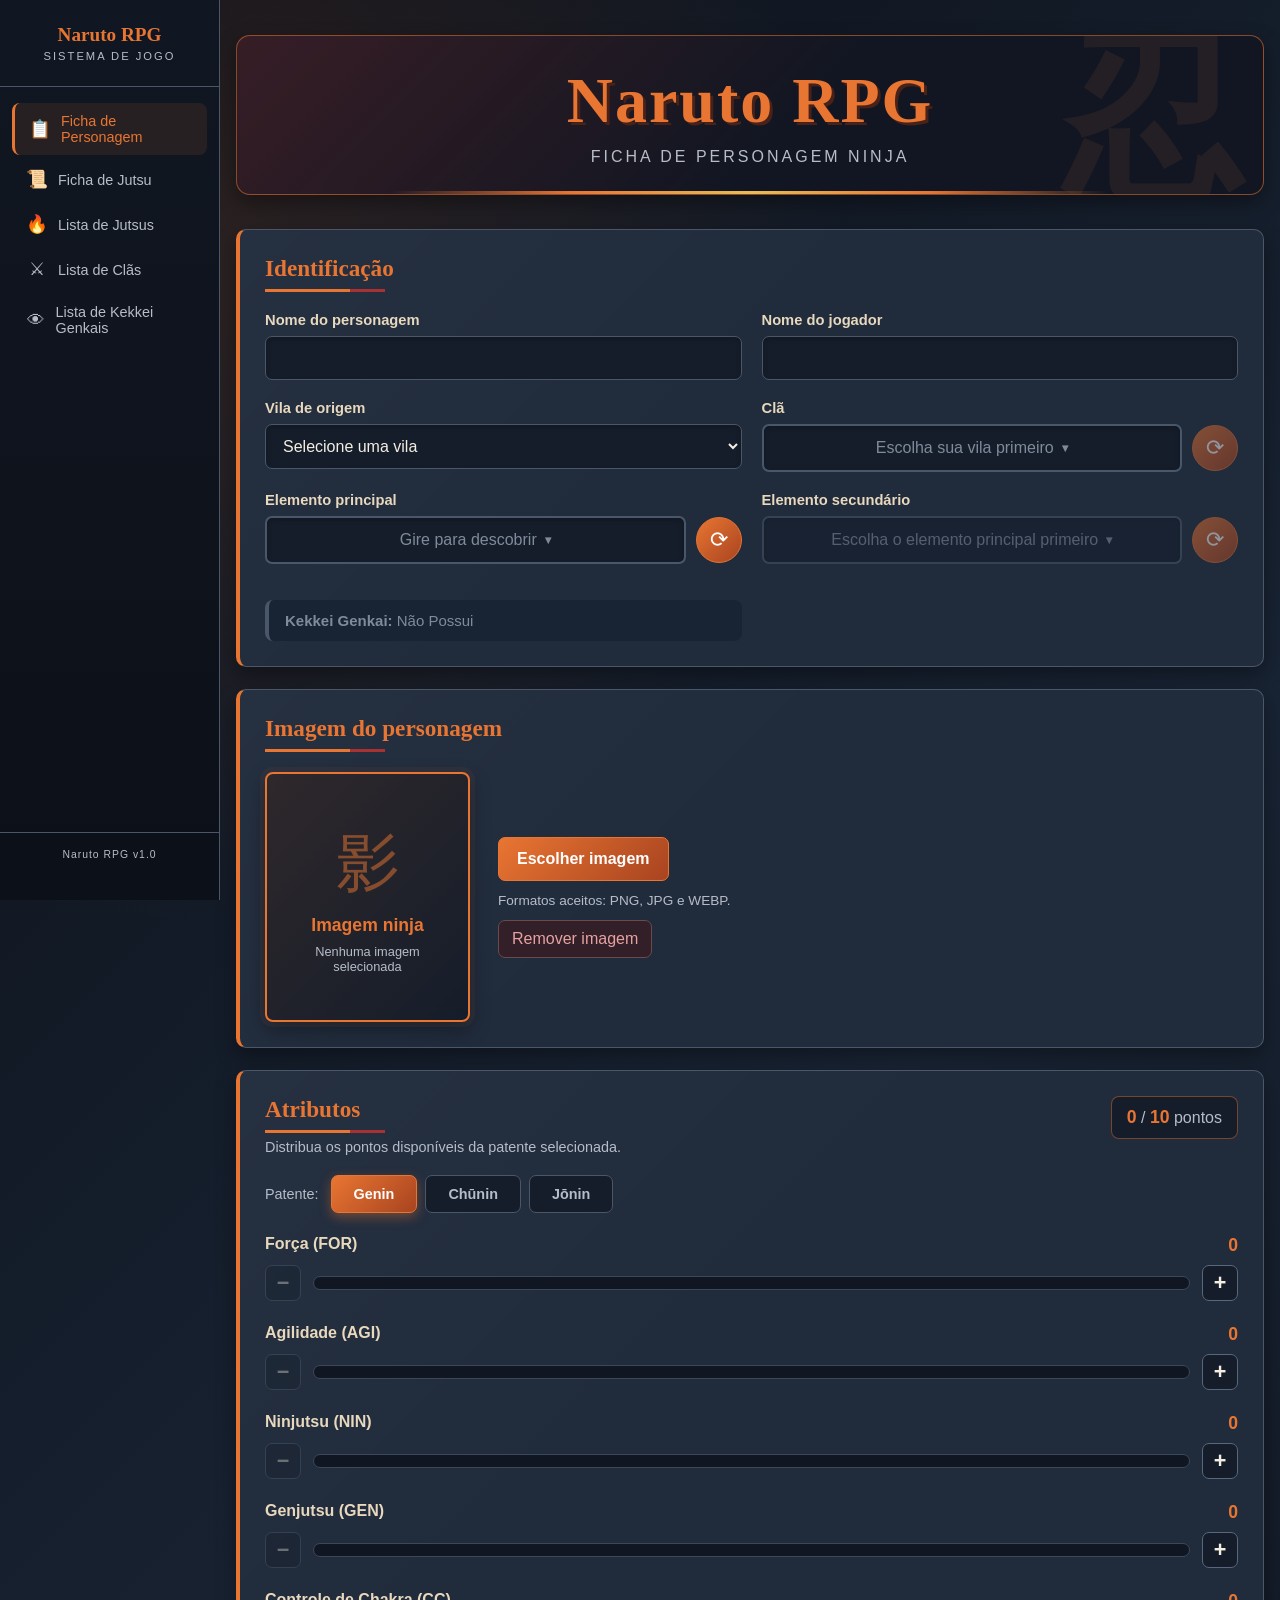
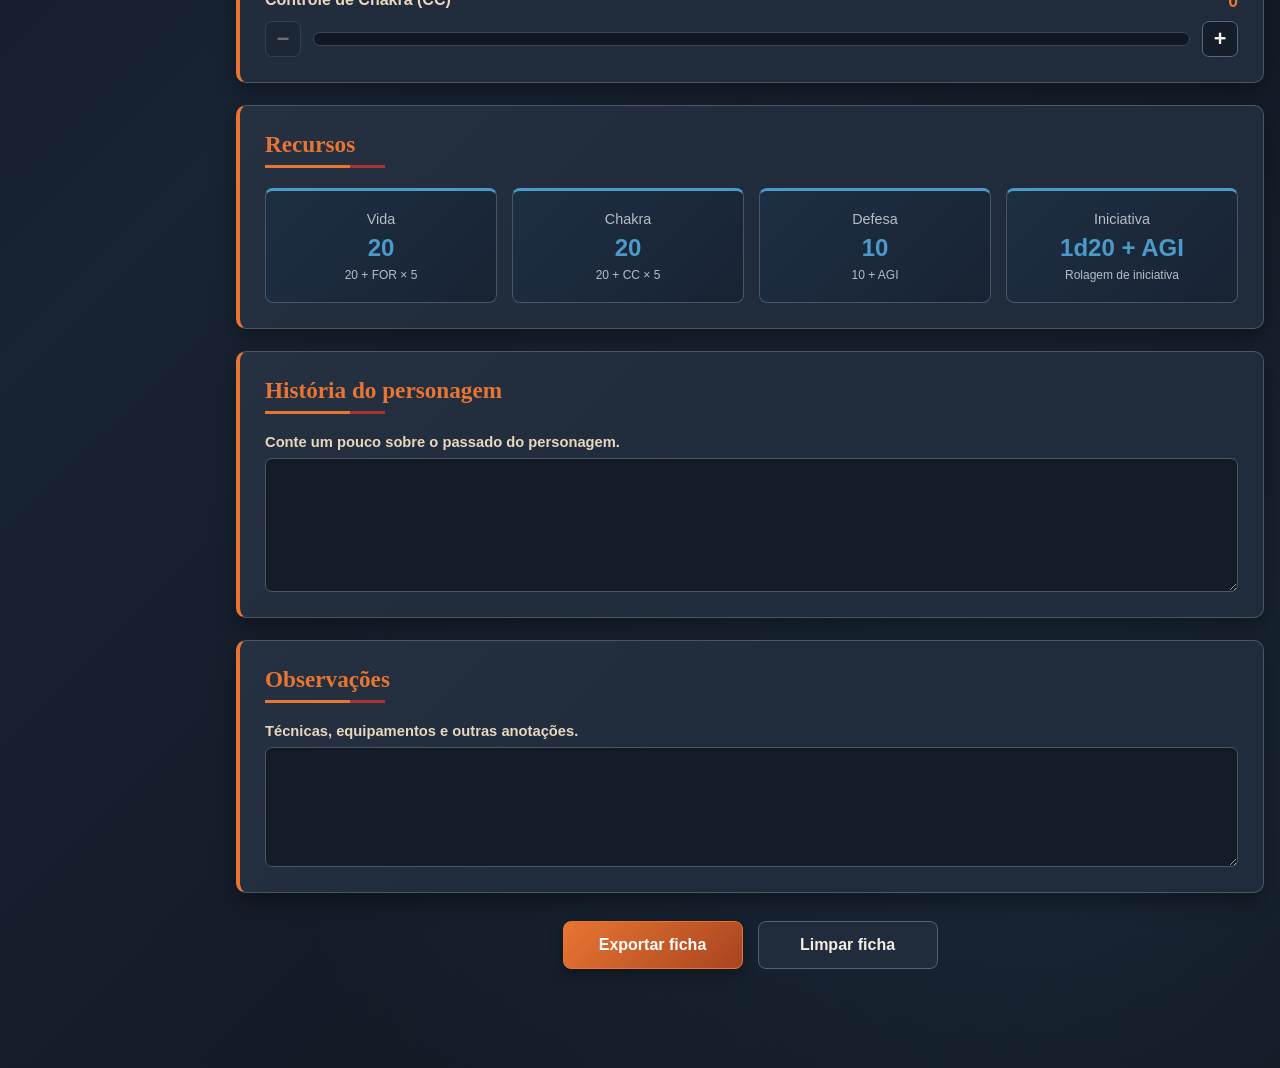
==== commit d01698fd: "Add files via upload" ====
--- a/index.html
+++ b/index.html
@@ -20,6 +20,9 @@
         <a href="index.html" class="active">
           <span class="nav-icon">&#x1F4CB;</span> Ficha de Personagem
         </a>
+        <a href="jutsu-sheet.html">
+          <span class="nav-icon">&#x1F4DC;</span> Ficha de Jutsu
+        </a>
         <a href="jutsus.html">
           <span class="nav-icon">&#x1F525;</span> Lista de Jutsus
         </a>
--- a/style.css
+++ b/style.css
@@ -696,6 +696,33 @@
   font-weight: bold;
 }
 
+.exp-display {
+  display: flex;
+  align-items: center;
+  gap: 16px;
+  padding: 20px;
+  border: 1px solid rgba(232, 117, 50, 0.45);
+  border-radius: 10px;
+  background: linear-gradient(135deg, #1a1a2e, #16213e);
+}
+
+.exp-value {
+  font-family: 'Cinzel', Georgia, serif;
+  font-size: 2.5rem;
+  font-weight: 900;
+  color: var(--orange);
+  text-shadow: 2px 2px 0 rgba(0,0,0,0.3);
+  min-width: 80px;
+  text-align: center;
+}
+
+.exp-label {
+  font-size: 14px;
+  color: #b6bdc8;
+  text-transform: uppercase;
+  letter-spacing: 1px;
+}
+
 .attributes-list {
   display: flex;
   flex-direction: column;
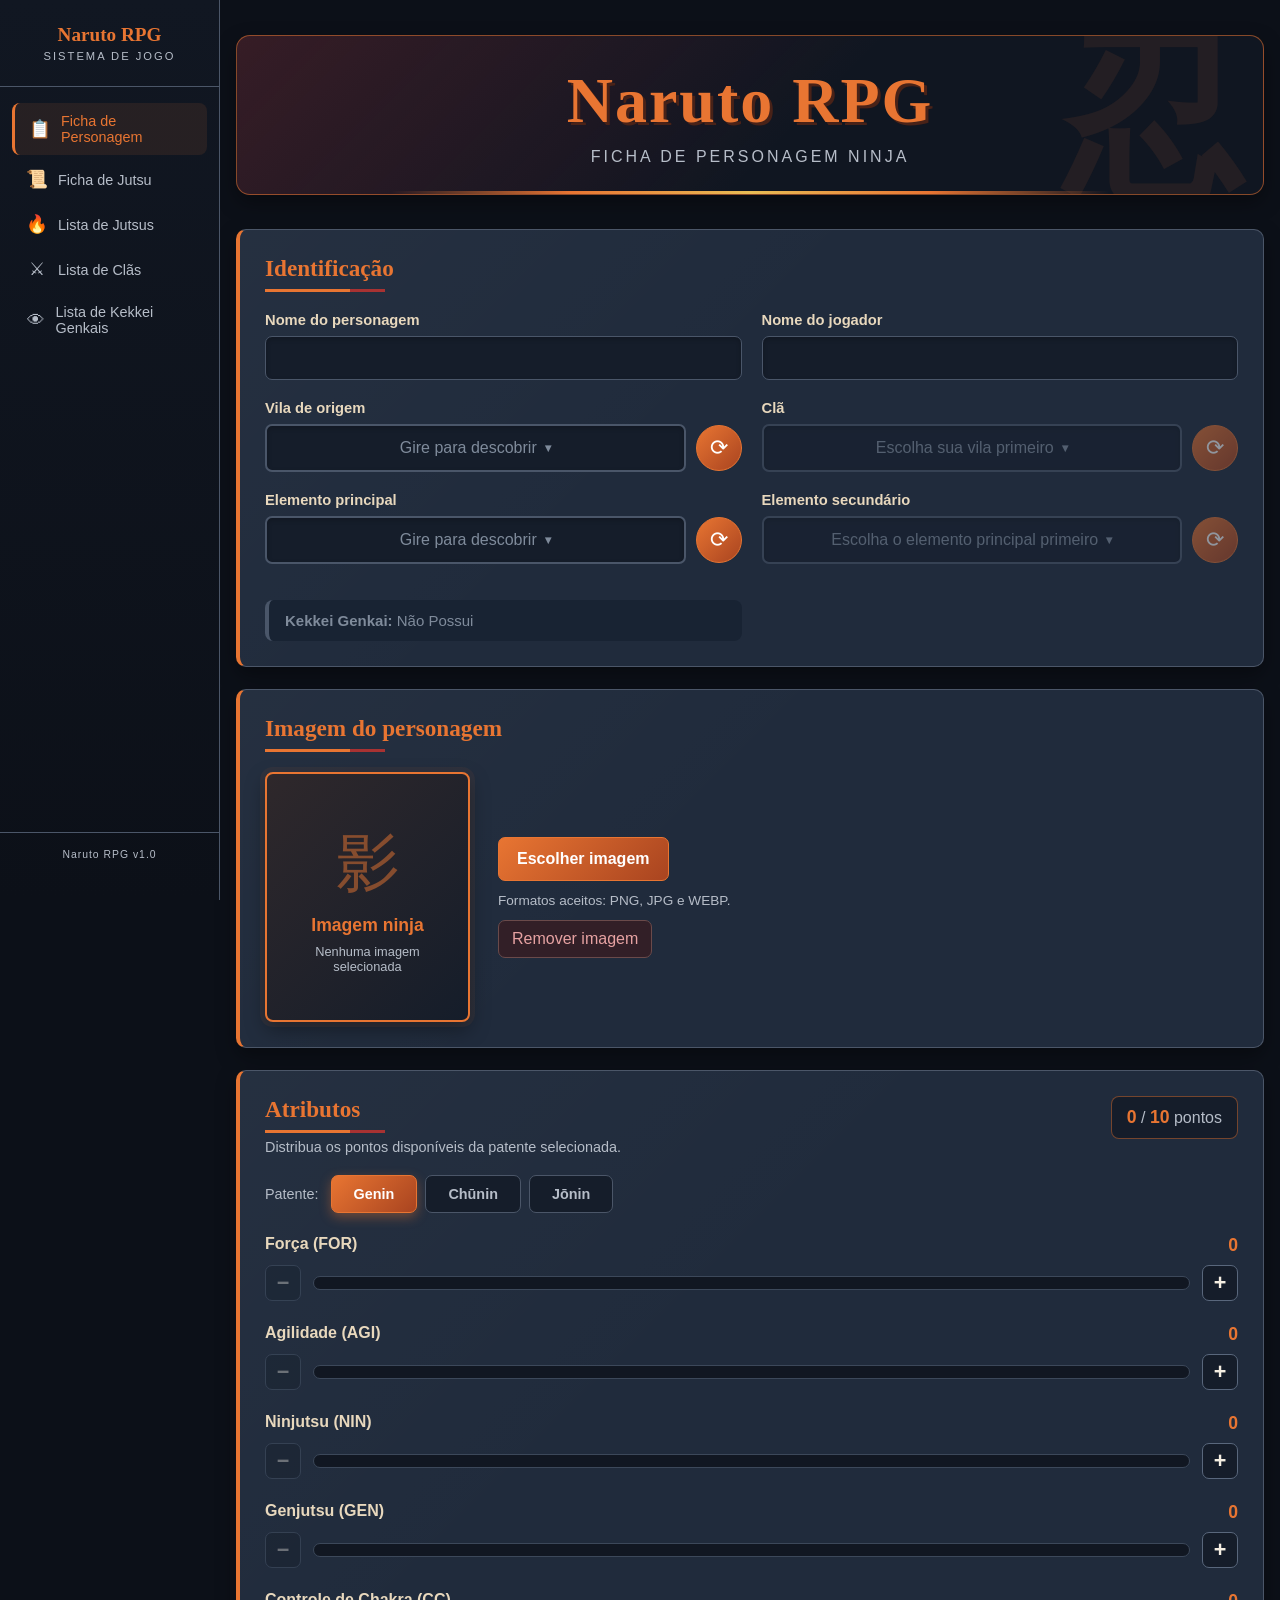
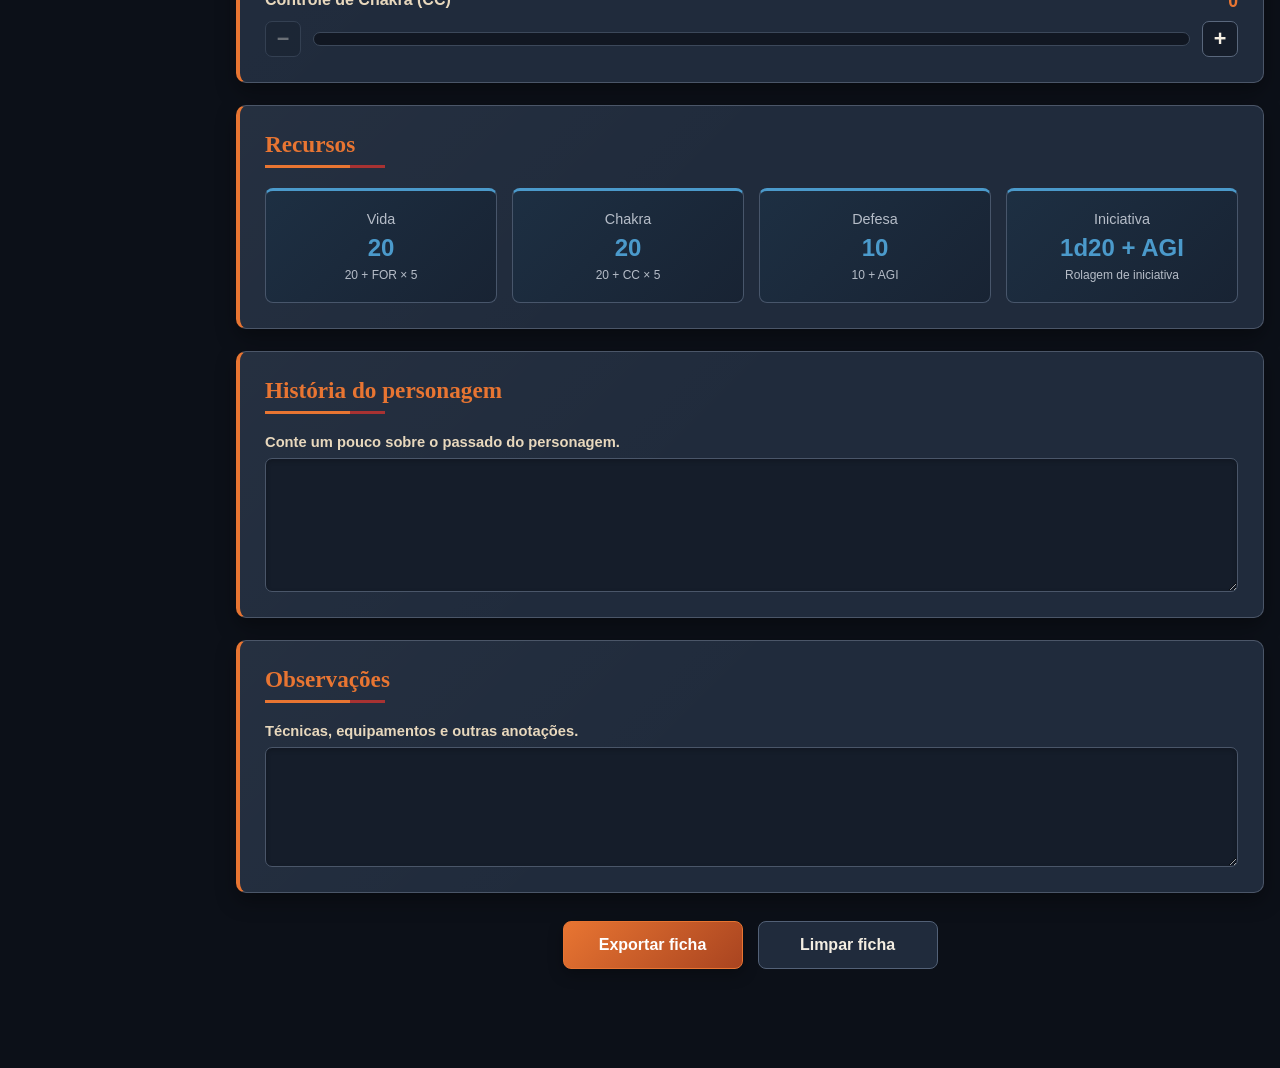
==== commit 83d837da: "Add files via upload" ====
--- a/index.html
+++ b/index.html
@@ -72,15 +72,28 @@
           </div>
 
           <div class="form-group">
-            <label for="village">Vila de origem</label>
-            <select id="village" required>
-              <option value="">Selecione uma vila</option>
-              <option value="Konoha">Konohagakure</option>
-              <option value="Kazesuna">Sunagakure</option>
-              <option value="Kiri">Kirigakure</option>
-              <option value="Kumo">Kumogakure</option>
-              <option value="Iwa">Iwagakure</option>
-            </select>
+            <label>Vila de origem</label>
+            <div class="roulette-box">
+              <div class="roulette-row">
+                <div id="village-display" class="roulette-display" data-target="village-select">
+                  <span class="roulette-placeholder">Gire para descobrir</span>
+                </div>
+                <button type="button" id="spin-village" class="spin-button" title="Girar" aria-label="Girar">
+                  <span class="spin-icon">&#x27F3;</span>
+                </button>
+              </div>
+              <input type="hidden" id="village" required>
+              <div class="roulette-picker">
+                <select id="village-select">
+                  <option value="">Escolha a vila</option>
+                  <option value="Konoha">Konoha</option>
+                  <option value="Kazesuna">Suna</option>
+                  <option value="Kiri">Kiri</option>
+                  <option value="Kumo">Kumo</option>
+                  <option value="Iwa">Iwa</option>
+                </select>
+              </div>
+            </div>
           </div>
 
           <div class="form-group">
@@ -90,13 +103,13 @@
                 <div id="clan-display" class="roulette-display" data-target="clan-select">
                   <span class="roulette-placeholder">Escolha sua vila primeiro</span>
                 </div>
-                <button type="button" id="spin-clan" class="spin-button" title="Girar" aria-label="Girar">
+                <button type="button" id="spin-clan" class="spin-button" title="Girar" aria-label="Girar" disabled>
                   <span class="spin-icon">&#x27F3;</span>
                 </button>
               </div>
               <input type="hidden" id="clan" required>
               <div class="roulette-picker">
-                <select id="clan-select">
+                <select id="clan-select" disabled>
                   <option value="">Escolha o clã</option>
                 </select>
               </div>
--- a/style.css
+++ b/style.css
@@ -32,10 +32,7 @@
   color: var(--text);
   font-family: "Trebuchet MS", Arial, Helvetica, sans-serif;
 
-  background:
-    radial-gradient(circle at 15% 10%, rgba(232, 117, 50, 0.13), transparent 25%),
-    radial-gradient(circle at 85% 90%, rgba(75, 154, 203, 0.12), transparent 30%),
-    linear-gradient(135deg, #0c1018, #182333 50%, #10131c);
+  background: #0c1018;
 }
 
 body::before {
@@ -43,7 +40,7 @@
   position: fixed;
   inset: 0;
   pointer-events: none;
-  opacity: 0.12;
+  opacity: 0;
   background-image:
     linear-gradient(45deg, rgba(255, 255, 255, 0.04) 25%, transparent 25%),
     linear-gradient(-45deg, rgba(255, 255, 255, 0.04) 25%, transparent 25%);
